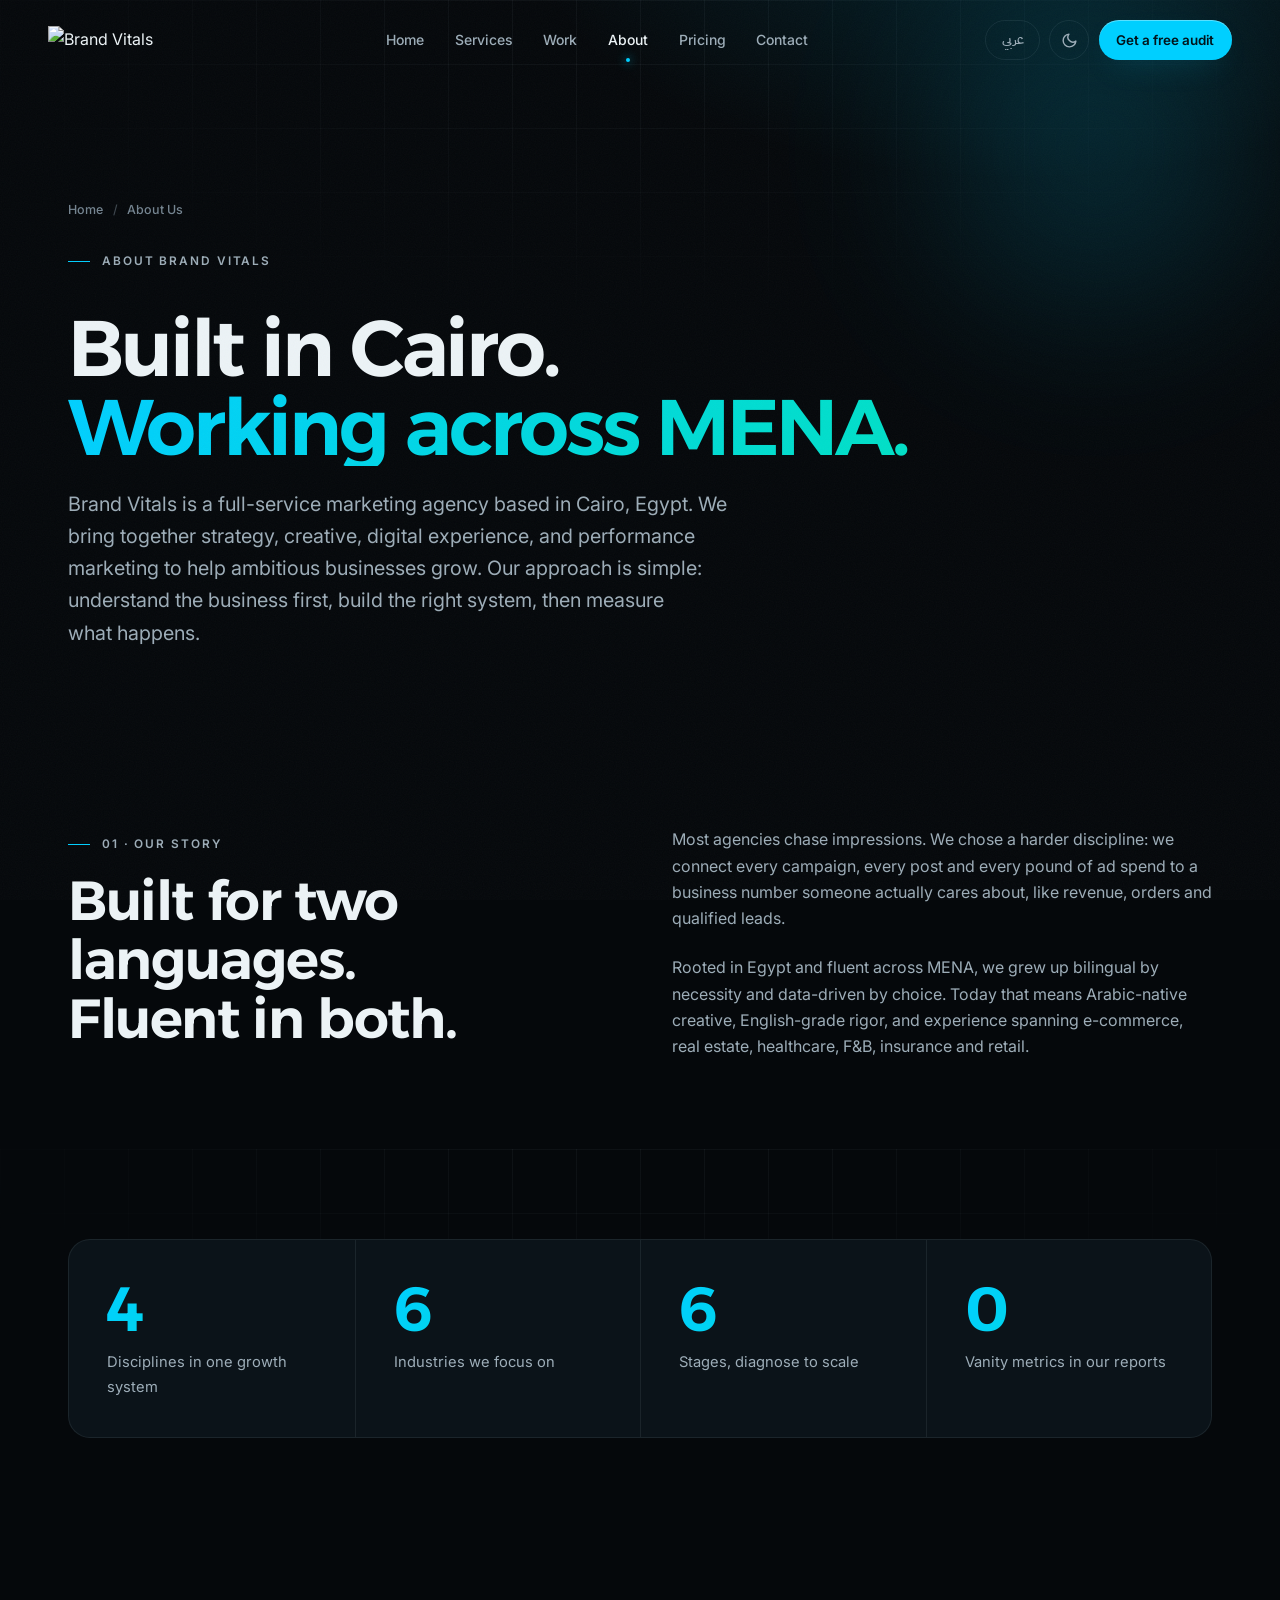
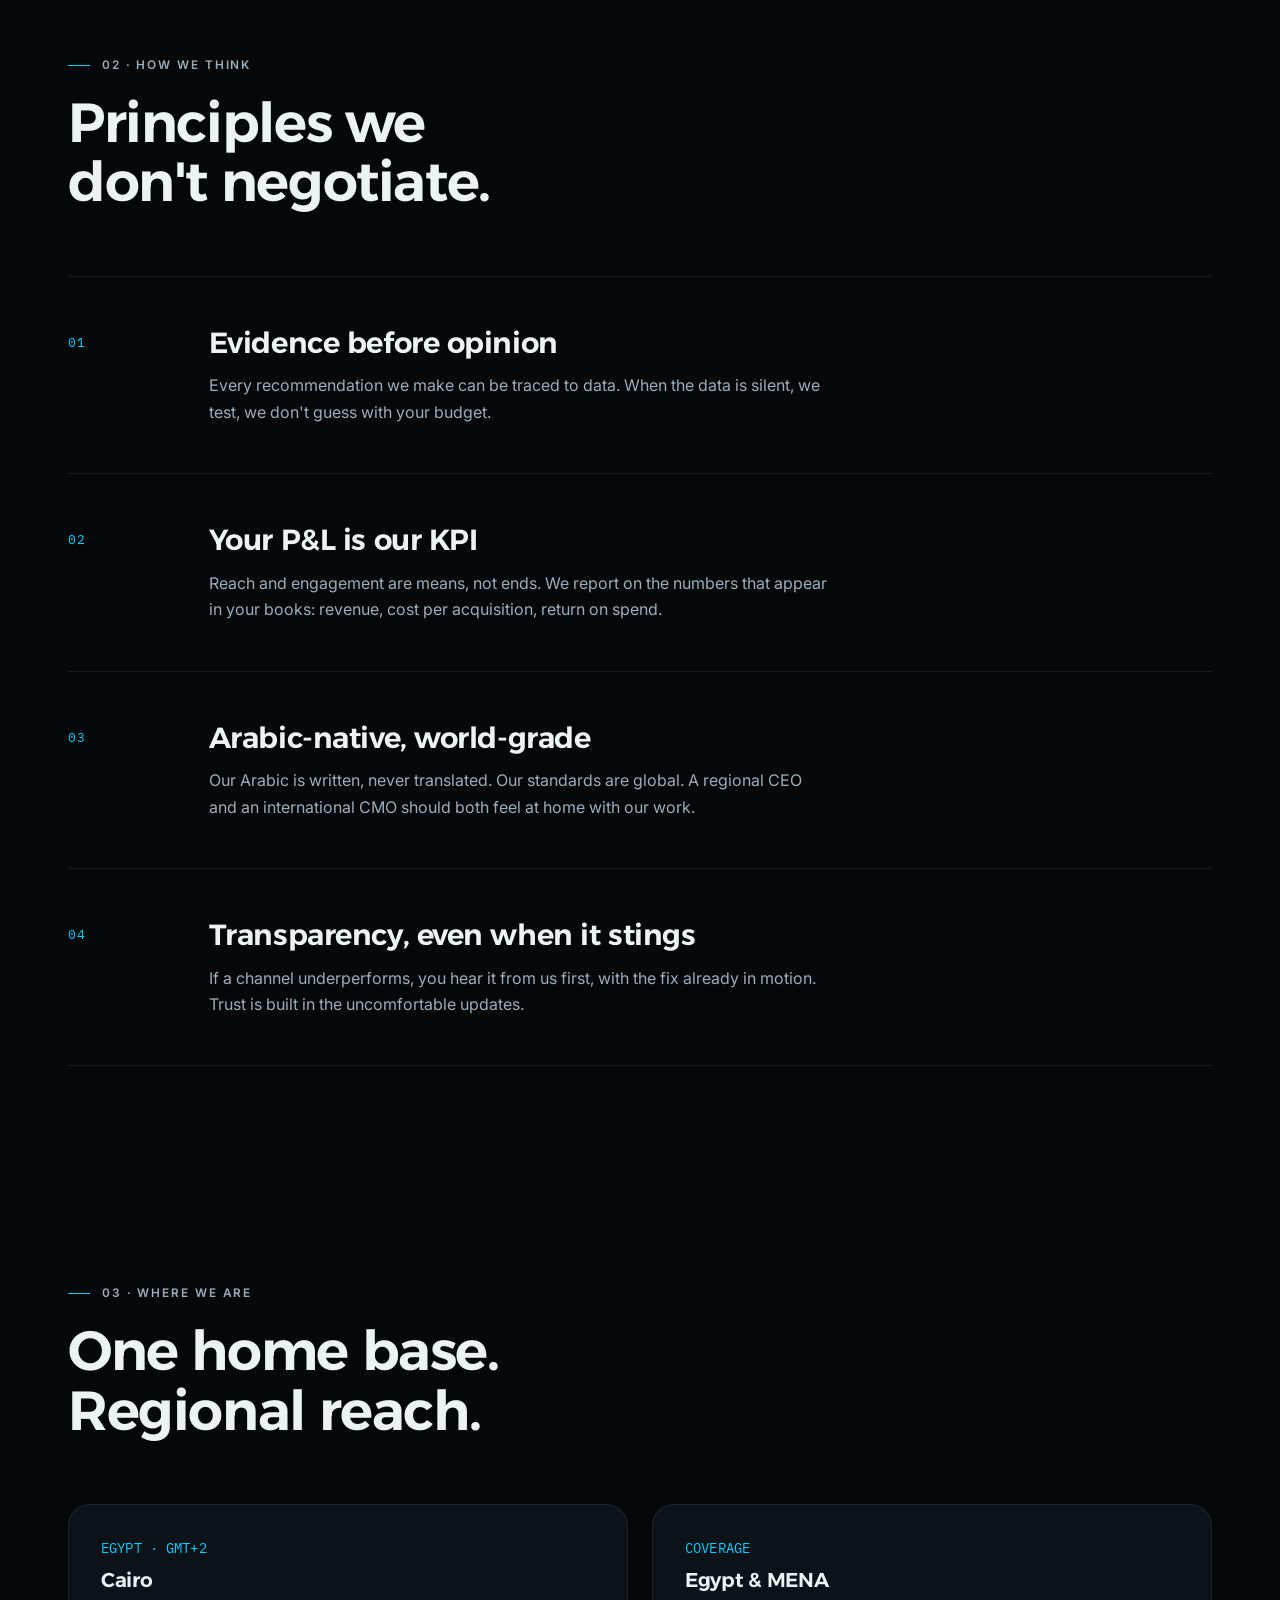
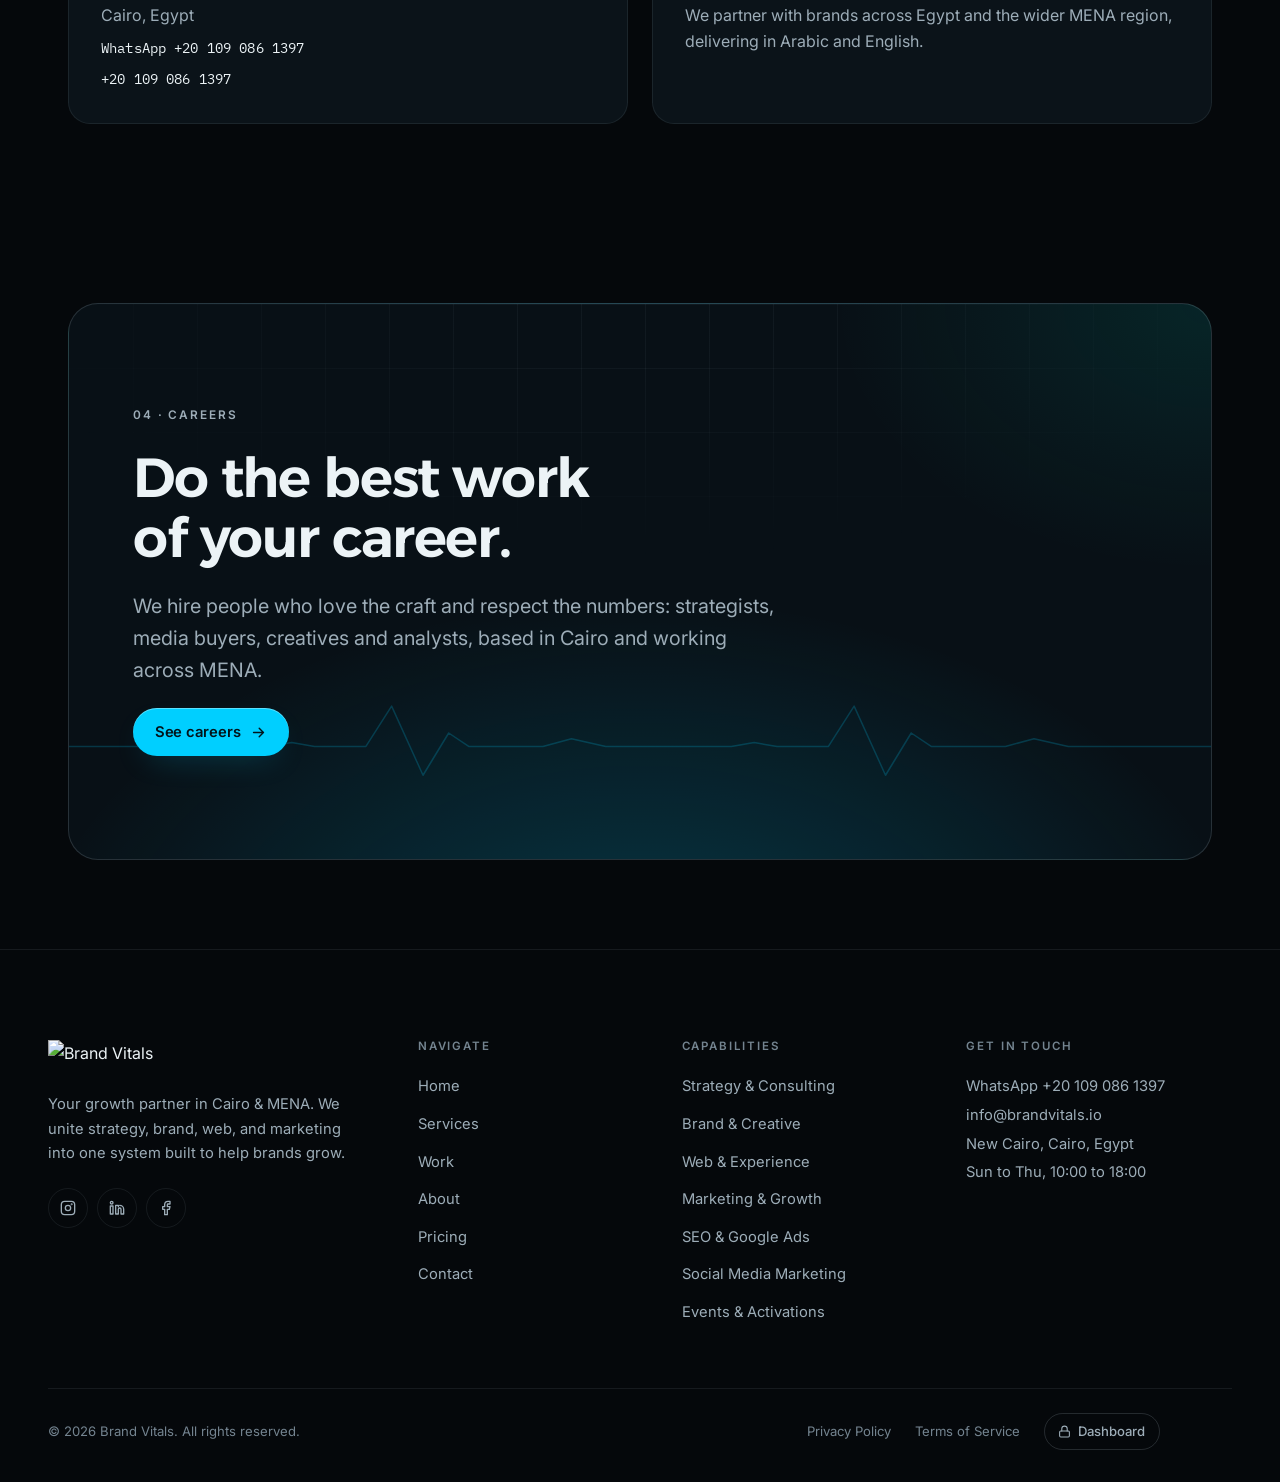
==== about.html @ 2f678dba "New monitor loader, events section, and hero/contrast fixes - Loader: full-screen vital-signs monito" ====
<!DOCTYPE html>
<html lang="en" dir="ltr" data-theme="dark"
      data-title-en="About Brand Vitals | Marketing Agency in Cairo"
      data-title-ar="عن براند فايتلز | وكالة تسويق في القاهرة">
<head>
  <meta charset="UTF-8">
  <meta name="viewport" content="width=device-width, initial-scale=1.0">
  <title>About Brand Vitals | Marketing Agency in Cairo</title>
  <meta name="description" content="Brand Vitals is a full-service marketing agency based in Cairo, Egypt, bringing together strategy, creative, digital experience, and performance marketing to help ambitious businesses grow across Egypt and MENA.">
  <link rel="canonical" href="https://brandvitals.io/about.html">
  <meta name="theme-color" content="#05080B">
  <meta name="robots" content="index, follow">
  <meta property="og:type" content="website">
  <meta property="og:site_name" content="Brand Vitals">
  <meta property="og:title" content="About Brand Vitals">
  <meta property="og:description" content="A full-service marketing agency in Cairo, Egypt. Understand the business first, build the right system, then measure what happens.">
  <meta property="og:url" content="https://brandvitals.io/about.html">
  <link rel="icon" type="image/svg+xml" href="assets/img/favicon.png">
  <script>(function(){try{var t=localStorage.getItem("oso-theme")||"dark";document.documentElement.dataset.theme=t;var l=localStorage.getItem("oso-lang")||"en";document.documentElement.lang=l;document.documentElement.dir=l==="ar"?"rtl":"ltr";}catch(e){}})();</script>
  <link rel="preconnect" href="https://fonts.googleapis.com">
  <link rel="preconnect" href="https://fonts.gstatic.com" crossorigin>
  <link href="https://fonts.googleapis.com/css2?family=Alexandria:wght@300;400;500;600;700;800&family=Inter:wght@400;500;600;700&family=IBM+Plex+Mono:wght@400;500;600&family=IBM+Plex+Sans+Arabic:wght@400;500;600;700&display=swap" rel="stylesheet">
  <link rel="stylesheet" href="assets/css/main.css">
  <script type="application/ld+json">
  {
    "@context": "https://schema.org",
    "@graph": [
      {
        "@type": "BreadcrumbList",
        "itemListElement": [
          { "@type": "ListItem", "position": 1, "name": "Home", "item": "https://brandvitals.io/" },
          { "@type": "ListItem", "position": 2, "name": "About Us", "item": "https://brandvitals.io/about.html" }
        ]
      },
      {
        "@type": "AboutPage",
        "url": "https://brandvitals.io/about.html",
        "about": { "@id": "https://brandvitals.io/#org" }
      }
    ]
  }
  </script>
</head>
<body class="noise">
  <a class="skip-link" href="#main" data-en="Skip to content" data-ar="تخطّي إلى المحتوى">Skip to content</a>
  <div class="progress" aria-hidden="true"></div>

  <header class="nav">
    <div class="nav__inner">
      <a class="nav__logo" href="index.html" aria-label="Brand Vitals, Home">
        <img class="logo-light" src="assets/img/logo-light.svg" alt="Brand Vitals" width="253" height="44">
        <img class="logo-dark" src="assets/img/logo.svg" alt="Brand Vitals" width="253" height="44">
      </a>
      <nav class="nav__links" aria-label="Primary">
        <a class="nav__link" href="index.html" data-en="Home" data-ar="الرئيسية">Home</a>
        <a class="nav__link" href="solutions.html" data-en="Services" data-ar="الخدمات">Services</a>
        <a class="nav__link" href="work.html" data-en="Work" data-ar="أعمالنا">Work</a>
        <a class="nav__link" href="about.html" data-en="About" data-ar="من نحن">About</a>
        <a class="nav__link" href="products.html" data-en="Pricing" data-ar="الأسعار">Pricing</a>
        <a class="nav__link" href="contact.html" data-en="Contact" data-ar="تواصل">Contact</a>
      </nav>
      <div class="nav__actions">
        <button class="lang-toggle" data-lang-toggle aria-label="Switch language">عربي</button>
        <button class="icon-btn theme-toggle" data-theme-toggle aria-label="Toggle color theme">
          <svg class="icon-moon" viewBox="0 0 24 24" fill="none" stroke="currentColor" stroke-width="2" stroke-linecap="round" stroke-linejoin="round"><path d="M21 12.8A9 9 0 1 1 11.2 3 7 7 0 0 0 21 12.8z"/></svg>
          <svg class="icon-sun" viewBox="0 0 24 24" fill="none" stroke="currentColor" stroke-width="2" stroke-linecap="round" stroke-linejoin="round"><circle cx="12" cy="12" r="4"/><path d="M12 2v2m0 16v2M4.9 4.9l1.4 1.4m11.4 11.4 1.4 1.4M2 12h2m16 0h2M4.9 19.1l1.4-1.4M17.7 6.3l1.4-1.4"/></svg>
        </button>
        <a class="btn btn--primary" href="contact.html" data-magnetic data-consult><span data-en="Get a free audit" data-ar="تدقيق مجاني">Get a free audit</span></a>
        <button class="nav__burger" aria-label="Open menu" aria-expanded="false"><span></span><span></span><span></span></button>
      </div>
    </div>
  </header>

  <nav class="drawer" aria-label="Mobile">
    <a class="drawer__link" href="index.html"><span class="mono">01</span><span data-en="Home" data-ar="الرئيسية">Home</span></a>
    <a class="drawer__link" href="solutions.html"><span class="mono">02</span><span data-en="Services" data-ar="الخدمات">Services</span></a>
    <a class="drawer__link" href="work.html"><span class="mono">03</span><span data-en="Work" data-ar="أعمالنا">Work</span></a>
    <a class="drawer__link" href="about.html"><span class="mono">04</span><span data-en="About" data-ar="من نحن">About</span></a>
    <a class="drawer__link" href="products.html"><span class="mono">05</span><span data-en="Pricing" data-ar="الأسعار">Pricing</span></a>
    <a class="drawer__link" href="contact.html"><span class="mono">06</span><span data-en="Contact" data-ar="تواصل">Contact</span></a>
    <div class="drawer__foot"><a class="btn btn--primary" href="contact.html" data-consult><span data-en="Get a free audit" data-ar="احصل على تدقيق مجاني">Get a free audit</span></a></div>
  </nav>

  <main id="main">

    <!-- Page hero -->
    <section class="page-hero grid-field">
      <div class="orb orb--a float-slow" style="top:-15%; inset-inline-end:-6%;" data-parallax="0.06"></div>
      <div class="container">
        <nav class="breadcrumb" aria-label="Breadcrumb">
          <a href="index.html" data-en="Home" data-ar="الرئيسية">Home</a><span class="sep">/</span><span data-en="About Us" data-ar="من نحن">About Us</span>
        </nav>
        <p class="eyebrow" data-en="About Brand Vitals" data-ar="عن براند فايتلز">About Brand Vitals</p>
        <h1 class="page-hero__title" style="margin-top:1rem">
          <span class="wr"><span style="transition-delay:.1s" data-en="Built in Cairo." data-ar="مبنيّون في القاهرة.">Built in Cairo.</span></span><br>
          <span class="wr"><span style="transition-delay:.28s" class="accent-text" data-en="Working across MENA." data-ar="نعمل عبر المنطقة.">Working across MENA.</span></span>
        </h1>
        <p class="lead" data-en="Brand Vitals is a full-service marketing agency based in Cairo, Egypt. We bring together strategy, creative, digital experience, and performance marketing to help ambitious businesses grow. Our approach is simple: understand the business first, build the right system, then measure what happens." data-ar="براند فايتلز وكالة تسويق متكاملة الخدمات مقرّها القاهرة، مصر. نجمع الاستراتيجية والإبداع والتجربة الرقمية وتسويق الأداء لمساعدة الأعمال الطموحة على النمو. منهجنا بسيط: نفهم العمل أولًا، نبني النظام الصحيح، ثم نقيس ما يحدث.">Brand Vitals is a full-service marketing agency based in Cairo, Egypt. We bring together strategy, creative, digital experience, and performance marketing to help ambitious businesses grow. Our approach is simple: understand the business first, build the right system, then measure what happens.</p>
      </div>
    </section>

    <!-- Story -->
    <section class="section section--tight">
      <div class="container">
        <div class="split split--top">
          <div data-reveal>
            <p class="eyebrow" data-en="01 · Our story" data-ar="01 · قصتنا">01 · Our story</p>
            <h2 style="margin-top:1rem" data-en="Built for two languages. Fluent in both." data-ar="بُنينا للغتين. ونتقن كلتيهما.">Built for two languages. Fluent in both.</h2>
          </div>
          <div style="display:grid; gap:1.4rem" data-reveal>
            <p style="color:var(--text-2)" data-en="Most agencies chase impressions. We chose a harder discipline: we connect every campaign, every post and every pound of ad spend to a business number someone actually cares about, like revenue, orders and qualified leads." data-ar="تلاحق معظم الوكالات الانطباعات. نحن اخترنا انضباطاً أصعب: نربط كل حملة، وكل منشور، وكل جنيهٍ من الإنفاق الإعلاني برقمٍ تجاري يهمّ فعلاً، مثل الإيراد والطلبات والعملاء المؤهلين.">Most agencies chase impressions. We chose a harder discipline: we connect every campaign, every post and every pound of ad spend to a business number someone actually cares about, like revenue, orders and qualified leads.</p>
            <p style="color:var(--text-2)" data-en="Rooted in Egypt and fluent across MENA, we grew up bilingual by necessity and data-driven by choice. Today that means Arabic-native creative, English-grade rigor, and experience spanning e-commerce, real estate, healthcare, F&amp;B, insurance and retail." data-ar="متجذّرون في مصر ونتقن التعامل عبر المنطقة، نشأنا ثنائيّي اللغة بحكم الواقع، ومدفوعين بالبيانات بمحض الاختيار. واليوم يعني ذلك إبداعاً عربياً أصيلاً، وصرامةً عالمية المستوى، وخبرةً تمتد عبر التجارة الإلكترونية والعقارات والرعاية الصحية والأغذية والتأمين والتجزئة.">Rooted in Egypt and fluent across MENA, we grew up bilingual by necessity and data-driven by choice. Today that means Arabic-native creative, English-grade rigor, and experience spanning e-commerce, real estate, healthcare, F&amp;B, insurance and retail.</p>
          </div>
        </div>
      </div>
    </section>

    <!-- Numbers -->
    <section class="section section--tight grid-field">
      <div class="container">
        <div class="stat-grid">
          <div class="stat" data-reveal><span class="stat__num"><span data-count="4">0</span></span><span class="stat__label" data-en="Disciplines in one growth system" data-ar="تخصّصات في نظام نموٍّ واحد">Disciplines in one growth system</span></div>
          <div class="stat" data-reveal style="--rd:.08s"><span class="stat__num"><span data-count="6">0</span></span><span class="stat__label" data-en="Industries we focus on" data-ar="قطاعات نركّز عليها">Industries we focus on</span></div>
          <div class="stat" data-reveal style="--rd:.16s"><span class="stat__num"><span data-count="6">0</span></span><span class="stat__label" data-en="Stages, diagnose to scale" data-ar="مراحل، من التشخيص إلى التوسّع">Stages, diagnose to scale</span></div>
          <div class="stat" data-reveal style="--rd:.24s"><span class="stat__num"><span data-count="0">0</span></span><span class="stat__label" data-en="Vanity metrics in our reports" data-ar="مقاييس شكلية في تقاريرنا">Vanity metrics in our reports</span></div>
        </div>
      </div>
    </section>

    <!-- Values -->
    <section class="section">
      <div class="container">
        <div class="section-head" data-reveal>
          <p class="eyebrow" data-en="02 · How we think" data-ar="02 · كيف نفكر">02 · How we think</p>
          <h2 data-en="Principles we don't negotiate." data-ar="مبادئ لا نساوم عليها.">Principles we don't negotiate.</h2>
        </div>
        <div>
          <div class="value-row" data-reveal>
            <span class="num">01</span>
            <div>
              <h3 data-en="Evidence before opinion" data-ar="الدليل قبل الرأي">Evidence before opinion</h3>
              <p data-en="Every recommendation we make can be traced to data. When the data is silent, we test, we don't guess with your budget." data-ar="كل توصية نقدمها يمكن تتبّعها إلى بيانات. وحين تصمت البيانات، نختبر، ولا نخمّن بميزانيتك.">Every recommendation we make can be traced to data. When the data is silent, we test, we don't guess with your budget.</p>
            </div>
          </div>
          <div class="value-row" data-reveal>
            <span class="num">02</span>
            <div>
              <h3 data-en="Your P&amp;L is our KPI" data-ar="أرباحك هي مؤشرنا">Your P&amp;L is our KPI</h3>
              <p data-en="Reach and engagement are means, not ends. We report on the numbers that appear in your books: revenue, cost per acquisition, return on spend." data-ar="الوصول والتفاعل وسيلتان، لا غايتين. نُقدّم تقارير عن الأرقام التي تظهر في دفاترك: الإيراد، وتكلفة الاستحواذ، والعائد على الإنفاق.">Reach and engagement are means, not ends. We report on the numbers that appear in your books: revenue, cost per acquisition, return on spend.</p>
            </div>
          </div>
          <div class="value-row" data-reveal>
            <span class="num">03</span>
            <div>
              <h3 data-en="Arabic-native, world-grade" data-ar="عربيّ الجذور، عالميّ المستوى">Arabic-native, world-grade</h3>
              <p data-en="Our Arabic is written, never translated. Our standards are global. A regional CEO and an international CMO should both feel at home with our work." data-ar="عربيتنا تُكتب ولا تُترجم. ومعاييرنا عالمية. يجب أن يشعر الرئيس التنفيذي الإقليمي ومدير التسويق الدولي كلاهما بالثقة نفسها في عملنا.">Our Arabic is written, never translated. Our standards are global. A regional CEO and an international CMO should both feel at home with our work.</p>
            </div>
          </div>
          <div class="value-row" data-reveal>
            <span class="num">04</span>
            <div>
              <h3 data-en="Transparency, even when it stings" data-ar="الشفافية، حتى حين تؤلم">Transparency, even when it stings</h3>
              <p data-en="If a channel underperforms, you hear it from us first, with the fix already in motion. Trust is built in the uncomfortable updates." data-ar="إذا تعثّرت قناة، تسمع ذلك منا أولاً، والحلّ قيد التنفيذ بالفعل. الثقة تُبنى في التحديثات غير المريحة.">If a channel underperforms, you hear it from us first, with the fix already in motion. Trust is built in the uncomfortable updates.</p>
            </div>
          </div>
        </div>
      </div>
    </section>

    <!-- Offices -->
    <section class="section section--tight">
      <div class="container">
        <div class="section-head" data-reveal>
          <p class="eyebrow" data-en="03 · Where we are" data-ar="03 · أين نحن">03 · Where we are</p>
          <h2 data-en="One home base. Regional reach." data-ar="مقرٌّ واحد. وحضورٌ إقليمي.">One home base. Regional reach.</h2>
        </div>
        <div class="grid-2">
          <div class="card office-card" data-reveal>
            <span class="mono" style="color:var(--accent)">EGYPT · GMT+2</span>
            <h3 data-en="Cairo" data-ar="القاهرة">Cairo</h3>
            <address data-en="Cairo, Egypt" data-ar="القاهرة، مصر">Cairo, Egypt</address>
            <p class="mono"><a href="https://wa.me/201090861397" target="_blank" rel="noopener" dir="ltr">WhatsApp +20 109 086 1397</a></p>
            <p class="mono"><a href="tel:+201090861397" dir="ltr">+20 109 086 1397</a></p>
          </div>
          <div class="card office-card" data-reveal style="--rd:.1s">
            <span class="mono" style="color:var(--accent)">COVERAGE</span>
            <h3 data-en="Egypt &amp; MENA" data-ar="مصر والمنطقة">Egypt &amp; MENA</h3>
            <address data-en="We partner with brands across Egypt and the wider MENA region, delivering in Arabic and English." data-ar="نعمل مع علامات عبر مصر ومنطقة الشرق الأوسط وشمال أفريقيا، ونُنفّذ بالعربية والإنجليزية.">We partner with brands across Egypt and the wider MENA region, delivering in Arabic and English.</address>
          </div>
        </div>
      </div>
    </section>

    <!-- Careers -->
    <section class="section section--tight">
      <div class="container">
        <div class="cta-band__card grid-field" data-reveal style="text-align:start; justify-items:start;">
          <p class="eyebrow" data-en="04 · Careers" data-ar="04 · الوظائف">04 · Careers</p>
          <h2 data-en="Do the best work of your career." data-ar="قدّم أفضل عملٍ في مسيرتك.">Do the best work of your career.</h2>
          <p class="lead" data-en="We hire people who love the craft and respect the numbers: strategists, media buyers, creatives and analysts, based in Cairo and working across MENA." data-ar="نوظّف من يعشقون الحرفة ويحترمون الأرقام: استراتيجيون ومشترو إعلانات ومبدعون ومحللون، مقرّهم القاهرة ويعملون عبر المنطقة.">We hire people who love the craft and respect the numbers: strategists, media buyers, creatives and analysts, based in Cairo and working across MENA.</p>
          <a class="btn btn--primary" href="careers.html" data-magnetic><span class="btn__label" data-en="See careers" data-ar="شاهد الوظائف">See careers</span><svg viewBox="0 0 24 24" fill="none" stroke="currentColor" stroke-width="2" stroke-linecap="round" stroke-linejoin="round"><path d="M5 12h14M13 6l6 6-6 6"/></svg></a>
        </div>
      </div>
    </section>

    <!-- Footer -->
    <footer class="footer">
    <div class="container container--wide">
      <div class="footer__grid">
        <div class="footer__brand">
          <a href="index.html" aria-label="Brand Vitals, Home">
            <img class="logo-light" src="assets/img/logo-light.svg" alt="Brand Vitals" width="253" height="44">
            <img class="logo-dark" src="assets/img/logo.svg" alt="Brand Vitals" width="253" height="44">
          </a>
          <p data-en="Your growth partner in Cairo &amp; MENA. We unite strategy, brand, web, and marketing into one system built to help brands grow." data-ar="شريك نموّك في القاهرة والمنطقة. نُوحّد الاستراتيجية والعلامة والويب والتسويق في نظام واحد مبنيّ لمساعدة العلامات على النموّ.">Your growth partner in Cairo &amp; MENA. We unite strategy, brand, web, and marketing into one system built to help brands grow.</p>
          <div class="socials">
            <a href="https://www.instagram.com/brandvitals.io" target="_blank" rel="noopener" aria-label="Instagram"><svg viewBox="0 0 24 24" fill="none" stroke="currentColor" stroke-width="2" stroke-linecap="round" stroke-linejoin="round"><rect x="2" y="2" width="20" height="20" rx="5"/><circle cx="12" cy="12" r="4"/><circle cx="17.5" cy="6.5" r=".5" fill="currentColor"/></svg></a>
            <a href="https://www.linkedin.com/company/brandvitals-io" target="_blank" rel="noopener" aria-label="LinkedIn"><svg viewBox="0 0 24 24" fill="none" stroke="currentColor" stroke-width="2" stroke-linecap="round" stroke-linejoin="round"><path d="M16 8a6 6 0 0 1 6 6v7h-4v-7a2 2 0 0 0-4 0v7h-4V8h4v2"/><rect x="2" y="9" width="4" height="12"/><circle cx="4" cy="4" r="2"/></svg></a>
            <a href="https://www.facebook.com/BrandVitals.io" target="_blank" rel="noopener" aria-label="Facebook"><svg viewBox="0 0 24 24" fill="none" stroke="currentColor" stroke-width="2" stroke-linecap="round" stroke-linejoin="round"><path d="M18 2h-3a5 5 0 0 0-5 5v3H7v4h3v8h4v-8h3l1-4h-4V7a1 1 0 0 1 1-1h3z"/></svg></a>
          </div>
        </div>
        <div class="footer__col">
          <h4 data-en="Navigate" data-ar="تصفّح">Navigate</h4>
          <ul>
            <li><a href="index.html" data-en="Home" data-ar="الرئيسية">Home</a></li>
            <li><a href="solutions.html" data-en="Services" data-ar="الخدمات">Services</a></li>
            <li><a href="work.html" data-en="Work" data-ar="أعمالنا">Work</a></li>
            <li><a href="about.html" data-en="About" data-ar="من نحن">About</a></li>
            <li><a href="products.html" data-en="Pricing" data-ar="الأسعار">Pricing</a></li>
            <li><a href="contact.html" data-en="Contact" data-ar="تواصل">Contact</a></li>
          </ul>
        </div>
        <div class="footer__col">
          <h4 data-en="Capabilities" data-ar="قدراتنا">Capabilities</h4>
          <ul>
            <li><a href="solutions.html" data-en="Strategy &amp; Consulting" data-ar="الاستراتيجية والاستشارات">Strategy &amp; Consulting</a></li>
            <li><a href="solutions.html" data-en="Brand &amp; Creative" data-ar="العلامة والإبداع">Brand &amp; Creative</a></li>
            <li><a href="solutions.html" data-en="Web &amp; Experience" data-ar="الويب والتجربة">Web &amp; Experience</a></li>
            <li><a href="solutions.html" data-en="Marketing &amp; Growth" data-ar="التسويق والنموّ">Marketing &amp; Growth</a></li>
            <li><a href="solutions.html" data-en="SEO &amp; Google Ads" data-ar="السيو وإعلانات جوجل">SEO &amp; Google Ads</a></li>
            <li><a href="solutions.html" data-en="Social Media Marketing" data-ar="تسويق وسائل التواصل">Social Media Marketing</a></li>
            <li><a href="index.html#events" data-en="Events &amp; Activations" data-ar="الفعاليات والتفعيلات">Events &amp; Activations</a></li>
          </ul>
        </div>
        <div class="footer__col">
          <h4 data-en="Get in touch" data-ar="تواصل معنا">Get in touch</h4>
          <address>
            <a href="https://wa.me/201090861397" target="_blank" rel="noopener" dir="ltr">WhatsApp +20 109 086 1397</a><br>
            <a href="mailto:info@brandvitals.io" dir="ltr">info@brandvitals.io</a><br>
            <span data-en="New Cairo, Cairo, Egypt" data-ar="القاهرة الجديدة، القاهرة، مصر">New Cairo, Cairo, Egypt</span><br>
            <span data-en="Sun to Thu, 10:00 to 18:00" data-ar="الأحد إلى الخميس، 10:00 إلى 18:00">Sun to Thu, 10:00 to 18:00</span>
          </address>
        </div>
      </div>
      <div class="footer__bar">
        <span>© <span data-year>2025</span> Brand Vitals. <span data-en="All rights reserved." data-ar="جميع الحقوق محفوظة.">All rights reserved.</span></span>
        <div class="legal">
          <a href="privacy.html" data-en="Privacy Policy" data-ar="سياسة الخصوصية">Privacy Policy</a>
          <a href="privacy.html#terms" data-en="Terms of Service" data-ar="شروط الخدمة">Terms of Service</a>
          <a class="footer__dash" href="dashboard.html" rel="nofollow"><svg viewBox="0 0 24 24" fill="none" stroke="currentColor" stroke-width="2" stroke-linecap="round" stroke-linejoin="round" aria-hidden="true"><rect x="3" y="11" width="18" height="11" rx="2"/><path d="M7 11V7a5 5 0 0 1 10 0v4"/></svg><span data-en="Dashboard" data-ar="لوحة التحكم">Dashboard</span></a>
        </div>
      </div>
    </div>
  </footer>

  </main>

  <button class="to-top" aria-label="Back to top"><svg viewBox="0 0 24 24" fill="none" stroke="currentColor" stroke-width="2.5" stroke-linecap="round" stroke-linejoin="round"><path d="M12 19V5M5 12l7-7 7 7"/></svg></button>
  <script src="assets/js/main.js" defer></script>
</body>
</html>
---- assets/css/main.css ----
/* ==========================================================================
   BRAND VITALS · Design System v3 · "Vital Signs"
   Editorial dark interface. Near-black canvas, hairline structure,
   cyan to teal accent used sparingly, ECG pulse as the signature motif.
   ========================================================================== */

/* --------------------------------------------------------------------------
   1. TOKENS
   The palette and font blocks between the @cms markers are edited from the
   site dashboard (dashboard.html > Design). Every other color in this file
   is derived from them, so changing a value here re-themes the whole site.
   -------------------------------------------------------------------------- */
:root {
  /* @cms-palette-start */
  --d-bg: #05080B;
  --d-bg-2: #081016;
  --d-surface: #0B1319;
  --d-surface-2: #101B23;
  --d-text: #ECF3F6;
  --d-text-2: #9DADB8;
  --d-text-3: #748490;
  --d-line: #D6ECF5;
  --d-accent: #00CFFF;
  --d-accent-2: #00E0C6;
  --d-accent-ink: #02141B;
  --l-bg: #F5F7F9;
  --l-bg-2: #ECF0F3;
  --l-surface: #FFFFFF;
  --l-surface-2: #F2F5F7;
  --l-text: #07131B;
  --l-text-2: #475864;
  --l-text-3: #5E6D77;
  --l-line: #081822;
  --l-accent: #007299;
  --l-accent-2: #007A6A;
  --l-accent-ink: #FFFFFF;
  --danger: #FF7A85;
  /* @cms-palette-end */

  /* @cms-fonts-start */
  --font-display: "Alexandria", "IBM Plex Sans Arabic", system-ui, sans-serif;
  --font-body: "Inter", "IBM Plex Sans Arabic", system-ui, -apple-system, "Segoe UI", sans-serif;
  --font-ar: "IBM Plex Sans Arabic", "Alexandria", system-ui, sans-serif;
  /* @cms-fonts-end */
  --font-mono: "IBM Plex Mono", ui-monospace, "SFMono-Regular", Menlo, monospace;
  /* ECG trace shape, used as a mask so it always takes the accent color */
  --ecg-mask: url("data:image/svg+xml,%3Csvg xmlns='http://www.w3.org/2000/svg' viewBox='0 0 400 100' preserveAspectRatio='none'%3E%3Cpath d='M0 64 H70 L78 60 L86 64 H104 L113 22 L124 94 L133 50 L140 64 H166 L176 56 L188 64 H232 L240 60 L248 64 H266 L275 22 L286 94 L295 50 L302 64 H328 L338 56 L350 64 H400' fill='none' stroke='black' stroke-width='1.5' vector-effect='non-scaling-stroke' stroke-linejoin='round'/%3E%3C/svg%3E");
  --fs-hero: clamp(3rem, 1.3rem + 6.2vw, 7rem);
  --fs-h1: clamp(2.6rem, 1.4rem + 4.4vw, 5.4rem);
  --fs-h2: clamp(2rem, 1.2rem + 2.8vw, 3.7rem);
  --fs-h3: clamp(1.2rem, 1rem + 0.6vw, 1.5rem);
  --fs-lead: clamp(1.05rem, 0.98rem + 0.35vw, 1.24rem);
  --fs-body: 1rem;

  /* Space & shape */
  --gutter: clamp(1.25rem, 4vw, 3rem);
  --container: 1240px;
  --container-wide: 1440px;
  --section-y: clamp(5.5rem, 10vw, 9.5rem);
  --section-y-tight: clamp(4rem, 7vw, 6.5rem);
  --r-sm: 10px;
  --r-md: 14px;
  --r-lg: 22px;
  --r-xl: 30px;
  --r-pill: 999px;

  /* Motion & layers */
  --ease-out: cubic-bezier(0.16, 1, 0.3, 1);
  --ease-inout: cubic-bezier(0.65, 0, 0.35, 1);
  --z-nav: 100;
  --z-drawer: 95;
  --z-modal: 200;
  --z-loader: 300;
}

/* Theme mapping. Dark is the default; the monitor, CTA band and loader
   stay dark in both themes, so they re-map to the dark palette. */
:root,
.monitor,
.cta-band__card,
.loader {
  --bg: var(--d-bg);
  --bg-2: var(--d-bg-2);
  --surface: var(--d-surface);
  --surface-2: var(--d-surface-2);
  --text: var(--d-text);
  --text-2: var(--d-text-2);
  --text-3: var(--d-text-3);
  --line: color-mix(in srgb, var(--d-line) 8%, transparent);
  --line-strong: color-mix(in srgb, var(--d-line) 15%, transparent);
  --grid-line: color-mix(in srgb, var(--d-line) 4.5%, transparent);
  --accent: var(--d-accent);
  --accent-2: var(--d-accent-2);
  --accent-ink: var(--d-accent-ink);
  --shadow-card: 0 30px 60px -32px rgba(0, 0, 0, 0.75);
}

[data-theme="light"] {
  --bg: var(--l-bg);
  --bg-2: var(--l-bg-2);
  --surface: var(--l-surface);
  --surface-2: var(--l-surface-2);
  --text: var(--l-text);
  --text-2: var(--l-text-2);
  --text-3: var(--l-text-3);
  --line: color-mix(in srgb, var(--l-line) 9%, transparent);
  --line-strong: color-mix(in srgb, var(--l-line) 17%, transparent);
  --grid-line: color-mix(in srgb, var(--l-line) 5%, transparent);
  --accent: var(--l-accent);
  --accent-2: var(--l-accent-2);
  --accent-ink: var(--l-accent-ink);
  --shadow-card: 0 24px 48px -28px rgba(8, 24, 34, 0.25);
}

/* Derived tokens, recomputed on every element that re-maps the palette */
:root,
[data-theme="light"],
.monitor,
.cta-band__card,
.loader {
  --accent-soft: color-mix(in srgb, var(--accent) 10%, transparent);
  --glow: color-mix(in srgb, var(--accent) 28%, transparent);
  --grad: linear-gradient(115deg, var(--accent) 0%, var(--accent-2) 100%);
  --nav-bg: color-mix(in srgb, var(--bg) 78%, transparent);
}
.monitor,
.cta-band__card,
.loader { color: var(--text); }

/* --------------------------------------------------------------------------
   2. BASE
   -------------------------------------------------------------------------- */
*, *::before, *::after { box-sizing: border-box; }
* { margin: 0; padding: 0; }
[hidden] { display: none !important; }
html { -webkit-text-size-adjust: 100%; scroll-behavior: smooth; }
body {
  font-family: var(--font-body);
  font-size: var(--fs-body);
  line-height: 1.65;
  color: var(--text);
  background: var(--bg);
  -webkit-font-smoothing: antialiased;
  -moz-osx-font-smoothing: grayscale;
  text-rendering: optimizeLegibility;
  overflow-x: hidden;
}
[dir="rtl"] body { font-family: var(--font-ar); }
img, svg, video { display: block; max-width: 100%; }
img { height: auto; }
a { color: inherit; text-decoration: none; }
button { font: inherit; color: inherit; background: none; border: 0; cursor: pointer; }
input, select, textarea { font: inherit; color: inherit; }
ul, ol { list-style: none; }
address { font-style: normal; }
strong { font-weight: 600; color: var(--text); }
::selection { background: var(--accent); color: var(--accent-ink); }
:focus-visible { outline: 2px solid var(--accent); outline-offset: 3px; border-radius: 6px; }

h1, h2, h3, h4 {
  font-family: var(--font-display);
  font-weight: 600;
  line-height: 1.08;
  letter-spacing: -0.025em;
  color: var(--text);
  text-wrap: balance;
}
h1 { font-size: var(--fs-h1); }
h2 { font-size: var(--fs-h2); }
h3 { font-size: var(--fs-h3); line-height: 1.25; letter-spacing: -0.015em; }
h4 { font-size: 1.05rem; }
p { text-wrap: pretty; }
[dir="rtl"] h1, [dir="rtl"] h2, [dir="rtl"] h3, [dir="rtl"] h4 { letter-spacing: 0; line-height: 1.3; }

/* --------------------------------------------------------------------------
   3. MOTION PRIMITIVES (kept early so component hovers win later)
   -------------------------------------------------------------------------- */
[data-reveal] { opacity: 0; }
[data-reveal].is-inview {
  opacity: 1;
  animation: reveal 0.95s var(--ease-out) var(--rd, 0s) backwards;
}
@keyframes reveal {
  from { opacity: 0; transform: translateY(24px); }
  to { opacity: 1; transform: translateY(0); }
}

/* Word reveal (hero/page titles), released when <body> gets .is-loaded */
.wr { display: inline-block; overflow: hidden; vertical-align: bottom; padding: 0 0.06em 0.32em; margin: 0 -0.06em -0.32em; }
.wr > span { display: inline-block; transform: translateY(110%); transition: transform 1.05s var(--ease-out); }
.is-loaded .wr > span { transform: none; }

@keyframes spin { to { transform: rotate(360deg); } }

/* --------------------------------------------------------------------------
   4. LAYOUT
   -------------------------------------------------------------------------- */
.container { width: 100%; max-width: var(--container); margin-inline: auto; padding-inline: var(--gutter); }
.container--wide { max-width: var(--container-wide); }

.section { position: relative; padding-block: var(--section-y); }
.section--tight { padding-block: var(--section-y-tight); }
.section--flush-top { padding-top: 0; }
.band-light { background: var(--bg-2); border-block: 1px solid var(--line); }

.grid-2 { display: grid; grid-template-columns: repeat(2, minmax(0, 1fr)); gap: clamp(1rem, 2vw, 1.5rem); }
.grid-3 { display: grid; grid-template-columns: repeat(3, minmax(0, 1fr)); gap: clamp(1rem, 2vw, 1.5rem); }

.split { display: grid; grid-template-columns: repeat(2, minmax(0, 1fr)); gap: clamp(2rem, 5vw, 5rem); align-items: center; }
.split--top { align-items: start; }

/* Atmosphere */
.grid-field { position: relative; isolation: isolate; }
.grid-field::before {
  content: ""; position: absolute; inset: 0; z-index: -1; pointer-events: none;
  background-image:
    linear-gradient(var(--grid-line) 1px, transparent 1px),
    linear-gradient(90deg, var(--grid-line) 1px, transparent 1px);
  background-size: 64px 64px;
  -webkit-mask-image: radial-gradient(ellipse 75% 60% at 50% 0%, #000 15%, transparent 78%);
  mask-image: radial-gradient(ellipse 75% 60% at 50% 0%, #000 15%, transparent 78%);
}

.orb { position: absolute; z-index: -1; border-radius: 50%; pointer-events: none; filter: blur(70px); opacity: 0.6; }
.orb--a { width: 520px; height: 520px; background: radial-gradient(circle, color-mix(in srgb, var(--accent) 32%, transparent), transparent 66%); }
.orb--b { width: 600px; height: 600px; background: radial-gradient(circle, color-mix(in srgb, var(--accent-2) 24%, transparent), transparent 66%); }
[data-theme="light"] .orb { opacity: 0.35; }
.float-slow { animation: breathe 14s ease-in-out infinite alternate; }
.float-slower { animation: breathe 20s ease-in-out infinite alternate-reverse; }
@keyframes breathe { from { scale: 1; } to { scale: 1.14; } }

.aurora {
  position: absolute; inset: 0; z-index: -1; pointer-events: none;
  background:
    radial-gradient(55% 55% at 80% 28%, color-mix(in srgb, var(--accent) 14%, transparent), transparent 70%),
    radial-gradient(45% 45% at 8% 92%, color-mix(in srgb, var(--accent-2) 9%, transparent), transparent 70%);
}

.noise::after {
  content: ""; position: fixed; inset: 0; z-index: 1; pointer-events: none; opacity: 0.035;
  background-image: url("data:image/svg+xml,%3Csvg xmlns='http://www.w3.org/2000/svg' width='160' height='160'%3E%3Cfilter id='n'%3E%3CfeTurbulence type='fractalNoise' baseFrequency='0.85' numOctaves='3' stitchTiles='stitch'/%3E%3C/filter%3E%3Crect width='100%25' height='100%25' filter='url(%23n)'/%3E%3C/svg%3E");
}
[data-theme="light"] .noise::after { opacity: 0.025; }

/* The custom cursor is retired in this design */
.cursor, .cursor-ring { display: none !important; }

/* --------------------------------------------------------------------------
   5. TYPOGRAPHY UTILITIES
   -------------------------------------------------------------------------- */
.eyebrow {
  display: inline-flex; align-items: center; gap: 0.75rem;
  font-family: var(--font-body); font-size: 0.74rem; font-weight: 600;
  letter-spacing: 0.16em; text-transform: uppercase; color: var(--text-2);
}
.eyebrow::before { content: ""; width: 22px; height: 1px; background: var(--accent); flex: none; }
.eyebrow.mono { font-family: var(--font-body); }
.eyebrow--bare::before,
.section-head--center .eyebrow::before,
.cta-band__card .eyebrow::before { display: none; }
[dir="rtl"] .eyebrow { letter-spacing: 0; }

.lead { font-size: var(--fs-lead); line-height: 1.62; color: var(--text-2); max-width: 60ch; }
.micro { font-size: 0.82rem; color: var(--text-3); }
.mono { font-family: var(--font-mono); font-size: 0.86em; letter-spacing: 0.01em; }
.accent-text { background: var(--grad); -webkit-background-clip: text; background-clip: text; color: transparent; }
.shimmer {
  background: linear-gradient(100deg, var(--accent) 20%, color-mix(in srgb, var(--accent-2) 42%, white) 45%, var(--accent-2) 72%);
  background-size: 230% 100%;
  -webkit-background-clip: text; background-clip: text; color: transparent;
  animation: shimmer 7s var(--ease-inout) infinite;
  /* The gradient only paints inside the box, so extend it past descenders (g, y, و)
     and side overhangs; the negative margins keep the layout unchanged. */
  padding: 0.08em 0.06em 0.26em;
  margin: -0.08em -0.06em -0.26em;
}
[data-theme="light"] .shimmer { background-image: linear-gradient(100deg, var(--accent) 20%, color-mix(in srgb, var(--accent) 50%, var(--accent-2)) 45%, var(--accent-2) 72%); }
@keyframes shimmer { 0%, 100% { background-position: 100% 0; } 50% { background-position: 0 0; } }
.divider { display: block; width: 48px; height: 1px; background: var(--accent); }

/* Section heads */
.section-head { display: grid; gap: 1.1rem; justify-items: start; max-width: 52rem; margin-bottom: clamp(2.75rem, 5vw, 4.25rem); }
.section-head h2 { max-width: 20ch; }
.section-head .lead { margin-top: 0.2rem; }
.section-head--split { max-width: none; display: flex; align-items: flex-end; justify-content: space-between; gap: 2rem; flex-wrap: wrap; }
.section-head--split > div { display: grid; gap: 1.1rem; justify-items: start; }
.section-head--center { margin-inline: auto; text-align: center; justify-items: center; }
.section-head--center h2 { max-width: 22ch; }

/* --------------------------------------------------------------------------
   6. BUTTONS
   -------------------------------------------------------------------------- */
.btn {
  position: relative; display: inline-flex; align-items: center; justify-content: center; gap: 0.6rem;
  height: 48px; padding-inline: 1.35rem; border-radius: var(--r-pill);
  font-family: var(--font-body); font-size: 0.925rem; font-weight: 600; letter-spacing: -0.005em;
  white-space: nowrap; overflow: hidden; isolation: isolate;
  transition: background-color 0.3s, border-color 0.3s, color 0.3s, box-shadow 0.4s;
}
.btn svg { width: 17px; height: 17px; flex: none; transition: transform 0.4s var(--ease-out); }
.btn:hover svg { transform: translateX(3px); }
[dir="rtl"] .btn svg { transform: scaleX(-1); }
[dir="rtl"] .btn:hover svg { transform: scaleX(-1) translateX(3px); }
.btn--primary {
  background: var(--accent); color: var(--accent-ink);
  box-shadow: 0 12px 32px -14px var(--glow), inset 0 1px 0 rgba(255, 255, 255, 0.35);
}
.btn--primary:hover { background: color-mix(in srgb, var(--accent) 84%, white); box-shadow: 0 16px 40px -14px var(--glow), inset 0 1px 0 rgba(255, 255, 255, 0.4); }
.btn--ghost { border: 1px solid var(--line-strong); color: var(--text); background: transparent; }
.btn--ghost:hover { border-color: color-mix(in srgb, var(--accent) 55%, transparent); background: var(--accent-soft); }
.btn--lg { height: 56px; padding-inline: 1.75rem; font-size: 1rem; }
.btn-row { display: flex; flex-wrap: wrap; gap: 0.75rem; align-items: center; }
.btn .spinner { display: none; width: 18px; height: 18px; border-radius: 50%; border: 2px solid currentColor; border-right-color: transparent; animation: spin 0.7s linear infinite; }
.btn.is-loading .spinner { display: inline-block; }
.btn.is-loading .btn__label { opacity: 0.7; }
.btn--text { display: inline-flex; align-items: center; gap: 0.45rem; font-weight: 600; font-size: 0.92rem; color: var(--accent); }
.btn--text svg { width: 16px; height: 16px; transition: transform 0.35s var(--ease-out); }
.btn--text:hover svg { transform: translateX(4px); }
[dir="rtl"] .btn--text svg { transform: scaleX(-1); }
.ripple { position: absolute; z-index: -1; border-radius: 50%; background: rgba(255, 255, 255, 0.35); transform: scale(0); pointer-events: none; animation: ripple 0.6s var(--ease-out) forwards; }
@keyframes ripple { to { transform: scale(2.6); opacity: 0; } }

/* --------------------------------------------------------------------------
   7. CHROME: skip link, progress, nav, drawer, back-to-top
   -------------------------------------------------------------------------- */
.skip-link { position: fixed; top: -100px; inset-inline-start: 1rem; z-index: 999; padding: 0.7rem 1rem; border-radius: var(--r-sm); background: var(--accent); color: var(--accent-ink); font-weight: 600; }
.skip-link:focus { top: 1rem; }

.progress { position: fixed; top: 0; inset-inline: 0; z-index: calc(var(--z-nav) + 1); height: 2px; background: var(--grad); transform: scaleX(0); transform-origin: left center; pointer-events: none; }
[dir="rtl"] .progress { transform-origin: right center; }

.nav {
  position: fixed; top: 0; inset-inline: 0; z-index: var(--z-nav);
  border-bottom: 1px solid transparent;
  transition: background-color 0.4s, border-color 0.4s;
}
.nav.is-scrolled {
  background: var(--nav-bg);
  -webkit-backdrop-filter: saturate(160%) blur(18px); backdrop-filter: saturate(160%) blur(18px);
  border-bottom-color: var(--line);
}
.nav__inner {
  max-width: var(--container-wide); margin-inline: auto; padding-inline: var(--gutter);
  height: 80px; display: flex; align-items: center; justify-content: space-between; gap: 2rem;
  transition: height 0.4s var(--ease-out);
}
.nav.is-scrolled .nav__inner { height: 66px; }
.nav__logo { display: inline-flex; flex: none; }
.nav__logo img { height: 28px; width: auto; }
.logo-dark { display: none; }
[data-theme="light"] .logo-dark { display: block; }
[data-theme="light"] .logo-light { display: none; }

.nav__links { display: flex; align-items: center; gap: clamp(1.4rem, 2.4vw, 2.4rem); }
.nav__link { position: relative; font-size: 0.875rem; font-weight: 500; color: var(--text-2); padding-block: 0.4rem; transition: color 0.25s; }
.nav__link:hover, .nav__link.is-active { color: var(--text); }
.nav__link.is-active::after {
  content: ""; position: absolute; inset-inline: 0; bottom: -4px; margin-inline: auto;
  width: 4px; height: 4px; border-radius: 50%; background: var(--accent); box-shadow: 0 0 10px var(--accent);
}
.nav__actions { display: flex; align-items: center; gap: 0.6rem; }
.nav__actions .btn { height: 40px; padding-inline: 1.1rem; font-size: 0.84rem; }
.icon-btn {
  width: 40px; height: 40px; border-radius: 50%; display: inline-grid; place-items: center;
  border: 1px solid var(--line); color: var(--text-2);
  transition: color 0.25s, border-color 0.25s, background-color 0.25s;
}
.icon-btn:hover { color: var(--text); border-color: var(--line-strong); background: var(--accent-soft); }
.icon-btn svg { width: 17px; height: 17px; }
.theme-toggle .icon-sun { display: none; }
[data-theme="light"] .theme-toggle .icon-sun { display: block; }
[data-theme="light"] .theme-toggle .icon-moon { display: none; }
.lang-toggle {
  height: 40px; padding-inline: 0.95rem; border-radius: var(--r-pill); border: 1px solid var(--line);
  font-size: 0.82rem; font-weight: 600; color: var(--text-2); transition: color 0.25s, border-color 0.25s;
}
.lang-toggle:hover { color: var(--text); border-color: var(--line-strong); }

.nav__burger { display: none; position: relative; width: 42px; height: 42px; border-radius: 50%; border: 1px solid var(--line); }
.nav__burger span { position: absolute; inset-inline-start: 12px; width: 18px; height: 1.5px; border-radius: 2px; background: var(--text); transition: transform 0.4s var(--ease-out), opacity 0.3s, top 0.4s var(--ease-out); }
.nav__burger span:nth-child(1) { top: 15px; }
.nav__burger span:nth-child(2) { top: 20px; }
.nav__burger span:nth-child(3) { top: 25px; }
.nav__burger.is-open span:nth-child(1) { top: 20px; transform: rotate(45deg); }
.nav__burger.is-open span:nth-child(2) { opacity: 0; }
.nav__burger.is-open span:nth-child(3) { top: 20px; transform: rotate(-45deg); }

.drawer {
  position: fixed; inset: 0; z-index: var(--z-drawer); background: var(--bg);
  display: flex; flex-direction: column; justify-content: center; gap: 0.15rem;
  padding: 6rem var(--gutter) 2.5rem; opacity: 0; visibility: hidden;
  transition: opacity 0.45s var(--ease-out), visibility 0.45s;
}
.drawer.is-open { opacity: 1; visibility: visible; }
.drawer__link {
  display: flex; align-items: baseline; gap: 1.1rem; padding-block: 0.6rem; border-bottom: 1px solid var(--line);
  font-family: var(--font-display); font-weight: 600; font-size: clamp(1.8rem, 7vw, 2.6rem); letter-spacing: -0.02em;
  color: var(--text); opacity: 0; transform: translateY(12px);
  transition: transform 0.6s var(--ease-out), opacity 0.6s, color 0.25s;
}
.drawer.is-open .drawer__link { opacity: 1; transform: none; }
.drawer.is-open .drawer__link:nth-child(2) { transition-delay: 0.04s; }
.drawer.is-open .drawer__link:nth-child(3) { transition-delay: 0.08s; }
.drawer.is-open .drawer__link:nth-child(4) { transition-delay: 0.12s; }
.drawer.is-open .drawer__link:nth-child(5) { transition-delay: 0.16s; }
.drawer.is-open .drawer__link:nth-child(6) { transition-delay: 0.2s; }
.drawer__link .mono { font-size: 0.8rem; color: var(--accent); letter-spacing: 0.06em; }
.drawer__link:hover, .drawer__link.is-active { color: var(--accent); }
.drawer__foot { margin-top: 2rem; }
.drawer__foot .btn { width: 100%; height: 56px; }

.to-top {
  position: fixed; bottom: 1.5rem; inset-inline-end: 1.5rem; z-index: 90;
  width: 46px; height: 46px; border-radius: 50%; display: grid; place-items: center;
  border: 1px solid var(--line-strong); color: var(--text-2);
  background: color-mix(in srgb, var(--surface) 85%, transparent);
  -webkit-backdrop-filter: blur(10px); backdrop-filter: blur(10px);
  opacity: 0; visibility: hidden; transform: translateY(12px);
  transition: opacity 0.4s var(--ease-out), visibility 0.4s, transform 0.4s var(--ease-out), background-color 0.25s, color 0.25s, border-color 0.25s;
}
.to-top.is-visible { opacity: 1; visibility: visible; transform: none; }
.to-top:hover { color: var(--accent-ink); background: var(--accent); border-color: var(--accent); }
.to-top svg { width: 16px; height: 16px; }

/* --------------------------------------------------------------------------
   8. LOADER
   -------------------------------------------------------------------------- */
/* A full-screen vital-signs monitor. The ECG trace sweeps across with a bright
   beam head (--ld), flatlines into one glowing line (.is-flat), and the two
   lids split open along that line to reveal the page (.is-done). */
.loader { position: fixed; inset: 0; z-index: var(--z-loader); overflow: hidden; --ld: 1.6s; }
.loader--quick { --ld: 0.7s; }
.loader.is-done { pointer-events: none; visibility: hidden; transition: visibility 0s linear 1.15s; }

.loader__lid {
  position: absolute; left: 0; right: 0; height: 50.2%;
  background-color: var(--bg);
  background-image:
    linear-gradient(var(--grid-line) 1px, transparent 1px),
    linear-gradient(90deg, var(--grid-line) 1px, transparent 1px);
  background-size: 56px 56px;
  transition: transform 1s var(--ease-inout);
}
.loader__lid--top { top: 0; background-position: center bottom; }
.loader__lid--bottom { bottom: 0; background-position: center top; }
/* Soft glow on the seam where the lids meet */
.loader__lid::after { content: ""; position: absolute; left: 0; right: 0; height: 45%; pointer-events: none; }
.loader__lid--top::after { bottom: 0; background: radial-gradient(60% 100% at 50% 100%, color-mix(in srgb, var(--accent) 10%, transparent), transparent 70%); }
.loader__lid--bottom::after { top: 0; background: radial-gradient(60% 100% at 50% 0%, color-mix(in srgb, var(--accent-2) 8%, transparent), transparent 70%); }
.loader.is-done .loader__lid--top { transform: translateY(-101%); }
.loader.is-done .loader__lid--bottom { transform: translateY(101%); }

/* ECG band: the path baseline (y 140 of 240) sits exactly on the seam */
.loader__ecg {
  position: absolute; left: 0; top: 50%; z-index: 2; width: 100%; height: clamp(150px, 26vh, 230px);
  transform: translateY(-58.333%); overflow: visible; transition: opacity 0.25s;
}
.loader__ecg--narrow { display: none; }
.loader__ecg path { fill: none; stroke-linecap: round; stroke-linejoin: round; vector-effect: non-scaling-stroke; }
.loader__ecg-track { stroke: var(--line-strong); stroke-width: 1.4; }
.loader__ecg-line {
  stroke: url(#loaderGrad); stroke-width: 2.6; stroke-dasharray: 1000; stroke-dashoffset: 1000;
  filter: drop-shadow(0 0 6px color-mix(in srgb, var(--accent) 70%, transparent));
  animation: ecgDraw var(--ld) cubic-bezier(0.4, 0.1, 0.5, 1) 0.15s forwards;
}
.loader__ecg-head {
  stroke: #F2FDFF; stroke-width: 4; stroke-dasharray: 12 2000; stroke-dashoffset: 12;
  filter: drop-shadow(0 0 6px var(--accent)) drop-shadow(0 0 16px var(--accent));
  animation: ecgHead var(--ld) cubic-bezier(0.4, 0.1, 0.5, 1) 0.15s forwards;
}
@keyframes ecgDraw { to { stroke-dashoffset: 0; } }
@keyframes ecgHead { to { stroke-dashoffset: -988; } }

.loader__brand {
  position: absolute; left: 50%; z-index: 3; bottom: calc(50% + clamp(105px, 17vh, 160px));
  transform: translateX(-50%); width: clamp(220px, 62vw, 440px); transition: opacity 0.25s;
}
.loader__logo { width: 100%; height: auto; opacity: 0; transform: translateY(14px); filter: blur(6px); animation: loaderIn 0.9s var(--ease-out) 0.1s forwards; }
.loader__tag {
  position: absolute; left: 0; right: 0; z-index: 3; top: calc(50% + clamp(95px, 15vh, 140px));
  text-align: center; font-family: var(--font-mono); font-size: 0.78rem; letter-spacing: 0.22em; text-transform: uppercase;
  color: var(--text-2); opacity: 0; animation: loaderFade 0.6s var(--ease-out) 0.45s forwards; transition: opacity 0.25s;
}
[dir="rtl"] .loader__tag { font-family: var(--font-ar); letter-spacing: 0; text-transform: none; font-size: 0.95rem; }
.loader__tag::after { content: "..."; display: inline-block; width: 0; overflow: hidden; vertical-align: bottom; animation: loaderDots 1.2s steps(4) infinite; }

.loader__hud {
  position: absolute; z-index: 3; padding: clamp(1.1rem, 3vw, 2.2rem); direction: ltr;
  font-family: var(--font-mono); font-size: 0.68rem; letter-spacing: 0.2em; text-transform: uppercase; color: var(--text-3);
  opacity: 0; animation: loaderFade 0.6s var(--ease-out) 0.25s forwards; transition: opacity 0.25s;
}
.loader__hud--tl { top: 0; left: 0; }
.loader__hud--tr { top: 0; right: 0; }
.loader__hud--bl { bottom: 0; left: 0; }
.loader__hud--br { bottom: 0; right: 0; }
.loader__live { display: inline-flex; align-items: center; gap: 0.65rem; color: var(--text-2); }
.loader__live i { width: 7px; height: 7px; border-radius: 50%; background: var(--accent); box-shadow: 0 0 10px var(--accent); animation: loaderBlink 1s ease-in-out infinite; }
.loader__num { display: inline-flex; align-items: baseline; gap: 0.5rem; }
.loader__num b { font-size: clamp(1.7rem, 3.2vw, 2.6rem); font-weight: 500; letter-spacing: -0.03em; color: var(--text); font-variant-numeric: tabular-nums; }
.loader__pct b { color: var(--accent); }

/* Flatline: one bright line along the seam, then the lids open from it */
.loader__flat {
  position: absolute; left: 0; right: 0; top: 50%; z-index: 4; height: 2px; margin-top: -1px;
  background: linear-gradient(90deg, transparent, var(--accent) 18%, #F2FDFF 50%, var(--accent-2) 82%, transparent);
  box-shadow: 0 0 16px 2px color-mix(in srgb, var(--accent) 65%, transparent), 0 0 60px 8px color-mix(in srgb, var(--accent) 25%, transparent);
  transform: scaleX(0); opacity: 0; transition: transform 0.45s var(--ease-out), opacity 0.2s;
}
.loader.is-flat .loader__flat { transform: scaleX(1); opacity: 1; }
.loader.is-flat .loader__ecg, .loader.is-flat .loader__brand { opacity: 0; }
/* These fade in with an animation, so they also need an animation to fade out */
.loader.is-flat .loader__tag, .loader.is-flat .loader__hud { animation: loaderOut 0.25s ease forwards; }
.loader.is-done .loader__flat { opacity: 0; transition: opacity 0.8s ease 0.2s; }

@keyframes loaderIn { to { opacity: 1; transform: none; filter: none; } }
@keyframes loaderFade { to { opacity: 1; } }
@keyframes loaderOut { from { opacity: 1; } to { opacity: 0; } }
@keyframes loaderDots { to { width: 1.4em; } }
@keyframes loaderBlink { 50% { opacity: 0.3; } }
@media (max-width: 700px) {
  .loader__ecg--wide { display: none; }
  .loader__ecg--narrow { display: block; }
  .loader__hud { font-size: 0.6rem; letter-spacing: 0.14em; }
}

/* --------------------------------------------------------------------------
   9. HERO (home) + client vitals monitor
   -------------------------------------------------------------------------- */
.hero {
  position: relative; isolation: isolate; overflow: hidden;
  min-height: 100svh; display: flex; flex-direction: column; justify-content: center;
  padding-block: clamp(8.5rem, 15vh, 11rem) clamp(3.5rem, 7vh, 5.5rem);
}
.hero__inner { display: grid; grid-template-columns: minmax(0, 1.12fr) minmax(0, 0.88fr); gap: clamp(2.5rem, 5vw, 5rem); align-items: center; }
.hero__copy { display: grid; gap: 1.75rem; justify-items: start; }
.hero__title { font-size: var(--fs-hero); font-weight: 600; line-height: 0.98; letter-spacing: -0.045em; }
[dir="rtl"] .hero__title { line-height: 1.22; letter-spacing: 0; }
.hero__sub { max-width: 48ch; }

.hero__meta {
  margin-top: clamp(3rem, 6vw, 5rem); padding-top: 1.75rem; border-top: 1px solid var(--line);
  display: grid; grid-template-columns: repeat(4, minmax(0, 1fr)); row-gap: 1.75rem;
}
.tick { display: grid; gap: 0.35rem; align-content: start; padding-inline: 1.5rem; border-inline-start: 1px solid var(--line); }
.tick:first-child { padding-inline-start: 0; border-inline-start: 0; }
.tick__num { font-family: var(--font-display); font-weight: 600; font-size: clamp(1.75rem, 1.2rem + 1.6vw, 2.5rem); line-height: 1; letter-spacing: -0.035em; color: var(--text); }
.tick__num em { font-style: normal; }
.tick__num .unit { color: var(--accent); }
.tick__label { font-size: 0.82rem; color: var(--text-3); }

.monitor {
  position: relative; isolation: isolate; overflow: hidden;
  padding: clamp(1.25rem, 2.2vw, 1.75rem); border-radius: var(--r-xl);
  border: 1px solid var(--line-strong);
  background: linear-gradient(180deg, var(--surface) 0%, var(--bg-2) 100%);
  box-shadow: 0 50px 100px -40px rgba(0, 0, 0, 0.85), 0 0 0 1px color-mix(in srgb, var(--accent) 5%, transparent);
}
.monitor::before {
  content: ""; position: absolute; inset: 0; z-index: -1; pointer-events: none;
  background: radial-gradient(85% 55% at 75% -5%, color-mix(in srgb, var(--accent) 16%, transparent), transparent 62%);
}
.monitor__head { display: flex; align-items: center; justify-content: space-between; gap: 1rem; font-size: 0.72rem; font-weight: 600; letter-spacing: 0.14em; text-transform: uppercase; color: var(--text-2); }
[dir="rtl"] .monitor__head { letter-spacing: 0; }
.monitor__live { display: inline-flex; align-items: center; gap: 0.6rem; }
.monitor__live i { width: 8px; height: 8px; border-radius: 50%; background: var(--accent-2); animation: livePulse 1.8s var(--ease-out) infinite; }
@keyframes livePulse { 0% { box-shadow: 0 0 0 0 color-mix(in srgb, var(--accent-2) 55%, transparent); } 80%, 100% { box-shadow: 0 0 0 10px color-mix(in srgb, var(--accent-2) 0%, transparent); } }
.monitor__id { font-family: var(--font-mono); font-weight: 500; letter-spacing: 0.08em; color: var(--text-3); }
.monitor__screen {
  position: relative; height: 118px; margin-block: 1.1rem 0.6rem; overflow: hidden;
  border-radius: var(--r-md); border: 1px solid var(--line);
  background:
    repeating-linear-gradient(0deg, var(--grid-line) 0 1px, transparent 1px 22px),
    repeating-linear-gradient(90deg, var(--grid-line) 0 1px, transparent 1px 22px),
    var(--bg);
}
.monitor__ecg { position: absolute; inset: 0; width: 100%; height: 100%; }
.monitor__ecg-track { fill: none; stroke: color-mix(in srgb, var(--accent) 16%, transparent); stroke-width: 1.4; stroke-linejoin: round; vector-effect: non-scaling-stroke; }
.monitor__ecg-line {
  fill: none; stroke: url(#ecgGrad); stroke-width: 2.2; stroke-linecap: round; stroke-linejoin: round;
  vector-effect: non-scaling-stroke; stroke-dasharray: 240 760; stroke-dashoffset: 1000;
  filter: drop-shadow(0 0 5px color-mix(in srgb, var(--accent) 70%, transparent));
  animation: ecgSweep 3s linear infinite;
}
@keyframes ecgSweep { to { stroke-dashoffset: 0; } }
.monitor__rows { display: grid; }
.monitor__row { display: flex; align-items: baseline; justify-content: space-between; gap: 1rem; padding-block: 0.85rem; border-top: 1px solid var(--line); }
.monitor__row:first-child { border-top: 0; }
.monitor__label { font-size: 0.86rem; color: var(--text-2); line-height: 1.4; }
.monitor__value {
  font-family: var(--font-display); font-weight: 600; font-size: clamp(1.3rem, 1rem + 0.8vw, 1.65rem);
  letter-spacing: -0.03em; white-space: nowrap;
  background: var(--grad); -webkit-background-clip: text; background-clip: text; color: transparent;
}
.monitor__foot { margin-top: 0.4rem; padding-top: 0.9rem; border-top: 1px solid var(--line); font-size: 0.74rem; color: var(--text-3); }

/* Legacy hero signal line (kept for safety, not used on the new home) */
.signal { position: absolute; inset-inline: 0; bottom: 0; width: 100%; height: 30%; z-index: -1; pointer-events: none; opacity: 0.6; }
.signal .sig-fill { fill: url(#sigGrad); opacity: 0; transition: opacity 1.4s var(--ease-out) 0.6s; }
.signal .sig-line { fill: none; stroke: var(--accent); stroke-width: 2; stroke-dasharray: 2400; stroke-dashoffset: 2400; }
.signal .sig-dot { fill: var(--accent); opacity: 0; }
.signal.sig-draw .sig-line { animation: sigDraw 2.4s var(--ease-inout) forwards; }
.signal.sig-draw .sig-fill { opacity: 1; }
.signal.sig-draw .sig-dot { opacity: 1; transition: opacity 0.4s 2.2s; }
@keyframes sigDraw { to { stroke-dashoffset: 0; } }

/* --------------------------------------------------------------------------
   10. PAGE HERO (inner pages) + 404
   -------------------------------------------------------------------------- */
.page-hero { position: relative; isolation: isolate; overflow: hidden; padding-block: clamp(9rem, 16vw, 12.5rem) clamp(3.5rem, 7vw, 5.5rem); }
.page-hero::after {
  content: ""; position: absolute; inset: -10% -10% auto; height: 80%; z-index: -1; pointer-events: none;
  background: radial-gradient(45% 60% at 75% 0%, color-mix(in srgb, var(--accent) 12%, transparent), transparent 72%);
}
.page-hero .container { position: relative; display: grid; gap: 1.35rem; justify-items: start; }
.page-hero__title { font-size: var(--fs-h1); font-weight: 600; line-height: 1; letter-spacing: -0.04em; max-width: 17ch; }
[dir="rtl"] .page-hero__title { line-height: 1.25; letter-spacing: 0; }
.page-hero .lead { max-width: 58ch; }
.breadcrumb { display: flex; align-items: center; gap: 0.6rem; font-size: 0.78rem; font-weight: 500; color: var(--text-3); margin-bottom: 0.6rem; }
.breadcrumb a { transition: color 0.25s; }
.breadcrumb a:hover { color: var(--text); }
.breadcrumb .sep { opacity: 0.5; }

.err-hero { position: relative; isolation: isolate; overflow: hidden; min-height: 100svh; display: grid; place-items: center; text-align: center; padding: 6rem 0; }
.err-hero .code {
  font-family: var(--font-display); font-weight: 700; font-size: clamp(7rem, 22vw, 15rem); line-height: 0.9; letter-spacing: -0.06em;
  background: var(--grad); -webkit-background-clip: text; background-clip: text; color: transparent;
}
.err-hero .lead { margin-inline: auto; }

/* --------------------------------------------------------------------------
   11. CARDS & CHIPS (shared)
   -------------------------------------------------------------------------- */
.card {
  position: relative; background: var(--surface); border: 1px solid var(--line); border-radius: var(--r-lg);
  transition: border-color 0.4s, background-color 0.4s, box-shadow 0.5s, transform 0.5s var(--ease-out);
}
.chips { display: flex; flex-wrap: wrap; gap: 0.45rem; }
.chip {
  display: inline-flex; align-items: center; min-height: 30px; padding: 0.3rem 0.8rem; border-radius: var(--r-pill);
  border: 1px solid var(--line); background: color-mix(in srgb, var(--surface-2) 55%, transparent);
  font-size: 0.78rem; font-weight: 500; line-height: 1.2; color: var(--text-2);
}
.chip--accent { color: var(--accent); border-color: color-mix(in srgb, var(--accent) 32%, transparent); background: var(--accent-soft); }

/* Services (home + "how we engage") */
.svc-card { display: grid; gap: 0.95rem; align-content: start; padding: clamp(1.75rem, 3vw, 2.5rem); overflow: hidden; }
.svc-card::before {
  content: ""; position: absolute; inset: 0; pointer-events: none; opacity: 0; transition: opacity 0.45s;
  background: radial-gradient(460px circle at var(--mx, 50%) var(--my, 0%), color-mix(in srgb, var(--accent) 10%, transparent), transparent 60%);
}
.svc-card:hover { border-color: var(--line-strong); }
.svc-card:hover::before { opacity: 1; }
.svc-card .idx { position: absolute; top: 1.6rem; inset-inline-end: 1.7rem; font-family: var(--font-mono); font-size: 0.75rem; color: var(--text-3); letter-spacing: 0.06em; }
.svc-card__icon { width: 48px; height: 48px; margin-bottom: 0.4rem; border-radius: var(--r-md); display: grid; place-items: center; color: var(--accent); background: var(--accent-soft); border: 1px solid color-mix(in srgb, var(--accent) 24%, transparent); }
.svc-card__icon svg { width: 22px; height: 22px; }
.svc-card h3 { font-size: clamp(1.3rem, 1.1rem + 0.6vw, 1.65rem); }
.svc-card p { color: var(--text-2); max-width: 46ch; }
.svc-card__tags { display: flex; flex-wrap: wrap; gap: 0.45rem; margin-top: 0.4rem; }
.svc-card__tags .chip { font-size: 0.76rem; }

/* Statement (editorial split) */
.statement-split { display: grid; grid-template-columns: minmax(0, 1.1fr) minmax(0, 0.9fr); gap: clamp(2rem, 6vw, 6rem); align-items: end; }
.statement-split__head { display: grid; gap: 1.25rem; justify-items: start; }
.statement-split h2 { font-size: var(--fs-h2); line-height: 1.05; }
.statement-split__body .lead {
  font-size: clamp(1.08rem, 1rem + 0.45vw, 1.32rem); max-width: 50ch;
  border-inline-start: 1px solid var(--accent); padding-inline-start: clamp(1.25rem, 2.5vw, 2rem);
}
.statement { display: grid; gap: 1.5rem; justify-items: center; text-align: center; max-width: 58rem; margin-inline: auto; }

/* Process (how we work): hairline table */
.process__grid { display: grid; grid-template-columns: repeat(3, minmax(0, 1fr)); border-top: 1px solid var(--line); border-inline-start: 1px solid var(--line); }
.process-step {
  position: relative; display: grid; gap: 0.7rem; align-content: start;
  padding: clamp(1.75rem, 3vw, 2.6rem); border-inline-end: 1px solid var(--line); border-bottom: 1px solid var(--line);
  transition: background-color 0.4s;
}
.process-step:hover { background: var(--surface); }
.process-step__num { display: flex; align-items: center; gap: 0.85rem; margin-bottom: 1.1rem; font-family: var(--font-mono); font-size: 0.8rem; letter-spacing: 0.08em; color: var(--accent); }
.process-step__num::after { content: ""; flex: 1; height: 1px; background: linear-gradient(90deg, color-mix(in srgb, var(--accent) 45%, transparent), transparent); }
[dir="rtl"] .process-step__num::after { background: linear-gradient(270deg, color-mix(in srgb, var(--accent) 45%, transparent), transparent); }
.process-step h3 { font-size: 1.25rem; }
.process-step p { color: var(--text-2); font-size: 0.95rem; }

/* Results readout strip */
.results-grid { display: grid; grid-template-columns: repeat(4, minmax(0, 1fr)); border: 1px solid var(--line); border-radius: var(--r-lg); background: var(--surface); overflow: hidden; }
.result-card { position: relative; display: grid; gap: 0.6rem; align-content: start; padding: clamp(1.75rem, 3vw, 2.6rem) clamp(1.25rem, 2vw, 1.9rem); border-inline-start: 1px solid var(--line); transition: background-color 0.4s; }
.result-card:first-child { border-inline-start: 0; }
.result-card::before { content: ""; position: absolute; top: 0; inset-inline-start: clamp(1.25rem, 2vw, 1.9rem); width: 28px; height: 2px; background: var(--grad); }
.result-card:hover { background: var(--surface-2); }
.result-card__value {
  font-family: var(--font-display); font-weight: 600; font-size: clamp(2.5rem, 1.5rem + 3vw, 4.2rem); line-height: 0.95; letter-spacing: -0.045em;
  background: var(--grad); -webkit-background-clip: text; background-clip: text; color: transparent;
}
.result-card__value span { font-size: 0.5em; margin-inline-start: 0.06em; }
.result-card__type { font-size: 0.72rem; font-weight: 600; letter-spacing: 0.14em; text-transform: uppercase; color: var(--text); }
[dir="rtl"] .result-card__type { letter-spacing: 0; }
.result-card__client { padding-top: 0.9rem; margin-top: 0.3rem; border-top: 1px solid var(--line); font-size: 0.88rem; color: var(--text-2); }

/* Stat strip (about page) */
.stat-grid { display: grid; grid-template-columns: repeat(4, minmax(0, 1fr)); border: 1px solid var(--line); border-radius: var(--r-lg); background: var(--surface); overflow: hidden; }
.stat { display: grid; gap: 0.6rem; align-content: start; padding: clamp(1.75rem, 3vw, 2.5rem); border-inline-start: 1px solid var(--line); }
.stat:first-child { border-inline-start: 0; }
.stat__num {
  font-family: var(--font-display); font-weight: 600; font-size: clamp(2.5rem, 1.5rem + 3vw, 4rem); line-height: 1; letter-spacing: -0.04em;
  background: var(--grad); -webkit-background-clip: text; background-clip: text; color: transparent;
}
.stat__num .unit { font-size: 0.5em; }
.stat__label { color: var(--text-2); font-size: 0.92rem; max-width: 24ch; }

/* Case cards: the metric is the visual */
.case-card { display: flex; flex-direction: column; overflow: hidden; }
.case-card:hover { border-color: var(--line-strong); transform: translateY(-4px); box-shadow: var(--shadow-card); }
.case-card__media { position: relative; aspect-ratio: 16 / 10; overflow: hidden; display: grid; place-items: center; background: var(--bg-2); border-bottom: 1px solid var(--line); }
.case-card__media img { width: 100%; height: 100%; object-fit: cover; }
.case-card__media--ph::after {
  content: ""; position: absolute; inset-inline: 0; top: 58%; height: 38%; pointer-events: none;
  background: var(--accent); opacity: 0.32;
  -webkit-mask: var(--ecg-mask) center / 100% 100% no-repeat;
  mask: var(--ecg-mask) center / 100% 100% no-repeat;
}
.case-card__media--ph {
  background:
    radial-gradient(90% 80% at 50% 115%, color-mix(in srgb, var(--accent) 16%, transparent), transparent 62%),
    repeating-linear-gradient(0deg, var(--grid-line) 0 1px, transparent 1px 24px),
    repeating-linear-gradient(90deg, var(--grid-line) 0 1px, transparent 1px 24px),
    var(--bg-2);
}
.case-card__stat {
  position: relative; z-index: 1; display: grid; justify-items: center; gap: 0.35rem; text-align: center;
  font-size: 0.72rem; font-weight: 600; letter-spacing: 0.16em; text-transform: uppercase; color: var(--text-2);
  transform: translateY(-18%);
}
.case-card__stat em {
  font-style: normal; font-family: var(--font-display); font-weight: 600; text-transform: none; letter-spacing: -0.04em; line-height: 1;
  font-size: clamp(2.6rem, 1.9rem + 2vw, 3.6rem);
  background: var(--grad); -webkit-background-clip: text; background-clip: text; color: transparent;
}
[dir="rtl"] .case-card__stat { letter-spacing: 0; }
.case-ph-tag {
  position: relative; z-index: 1; padding: 0.45rem 0.95rem; border-radius: var(--r-pill);
  border: 1px solid var(--line-strong); background: color-mix(in srgb, var(--bg) 72%, transparent);
  font-size: 0.72rem; font-weight: 600; letter-spacing: 0.14em; text-transform: uppercase; color: var(--text-2);
}
.case-card__body { flex: 1; display: grid; gap: 0.8rem; align-content: start; padding: clamp(1.5rem, 2.5vw, 2rem); }
.case-card__meta { display: flex; flex-wrap: wrap; gap: 0.4rem; }
.case-card h3 { font-size: 1.3rem; }
.case-card p { color: var(--text-2); font-size: 0.95rem; }
.filter-fade.is-hidden { display: none; }

/* Why + generic tiles */
.ind-tile { position: relative; display: grid; gap: 0.7rem; align-content: start; padding: clamp(1.75rem, 3vw, 2.4rem); border: 1px solid var(--line); border-radius: var(--r-lg); background: var(--surface); transition: border-color 0.35s; }
.ind-tile:hover { border-color: var(--line-strong); }
.ind-tile .mono { font-size: 0.78rem; letter-spacing: 0.08em; color: var(--accent); }
.ind-tile h3 { font-size: 1.3rem; }
.ind-tile p { color: var(--text-2); }

/* Industries */
.industry-grid { display: grid; grid-template-columns: repeat(4, minmax(0, 1fr)); gap: clamp(0.75rem, 1.5vw, 1rem); }
.industry-card {
  display: flex; align-items: center; gap: 1rem; padding: 1.2rem 1.3rem;
  border: 1px solid var(--line); border-radius: var(--r-md); background: var(--surface);
  transition: border-color 0.35s, background-color 0.35s, transform 0.45s var(--ease-out);
}
.industry-card:hover { border-color: color-mix(in srgb, var(--accent) 40%, transparent); transform: translateY(-3px); }
.industry-card__icon { flex: none; width: 42px; height: 42px; border-radius: 12px; display: grid; place-items: center; color: var(--accent); background: var(--accent-soft); border: 1px solid color-mix(in srgb, var(--accent) 22%, transparent); }
.industry-card__icon svg { width: 20px; height: 20px; fill: none; stroke: currentColor; stroke-width: 1.7; stroke-linecap: round; stroke-linejoin: round; }
.industry-card h3 { font-family: var(--font-body); font-weight: 600; font-size: 0.98rem; letter-spacing: -0.01em; line-height: 1.3; }
.industry-card--cta { background: transparent; border-style: dashed; border-color: var(--line-strong); }
.industry-card--cta h3 { color: var(--accent); }

/* Events & activations: copy + event types on one side, the planning form on the other.
   Two soft stage lights from the top set the "live event" mood without new colors. */
.events { overflow: hidden; }
.events::before {
  content: ""; position: absolute; inset: 0 0 auto; height: 75%; pointer-events: none;
  background:
    radial-gradient(38% 70% at 18% 0%, color-mix(in srgb, var(--accent) 9%, transparent), transparent 72%),
    radial-gradient(32% 60% at 82% 0%, color-mix(in srgb, var(--accent-2) 7%, transparent), transparent 72%);
}
.events__grid { position: relative; display: grid; grid-template-columns: minmax(0, 1.05fr) minmax(0, 0.95fr); gap: clamp(2rem, 5vw, 4.5rem); align-items: start; }
.events__copy { display: grid; gap: 1.1rem; align-content: start; }
.events__types { display: grid; grid-template-columns: repeat(2, minmax(0, 1fr)); gap: 0.7rem; margin-top: 0.9rem; }
.ev-type {
  display: flex; align-items: center; gap: 0.85rem; padding: 0.9rem 1rem;
  border: 1px solid var(--line); border-radius: var(--r-md); background: var(--surface);
  transition: border-color 0.35s, transform 0.45s var(--ease-out);
}
.ev-type:hover { border-color: color-mix(in srgb, var(--accent) 40%, transparent); transform: translateY(-2px); }
.ev-type__ico { flex: none; width: 38px; height: 38px; border-radius: 11px; display: grid; place-items: center; color: var(--accent); background: var(--accent-soft); border: 1px solid color-mix(in srgb, var(--accent) 22%, transparent); }
.ev-type__ico svg { width: 18px; height: 18px; fill: none; stroke: currentColor; stroke-width: 1.7; stroke-linecap: round; stroke-linejoin: round; }
.ev-type h3 { font-family: var(--font-body); font-weight: 600; font-size: 0.95rem; letter-spacing: -0.01em; line-height: 1.3; }
[dir="rtl"] .ev-type h3 { font-family: var(--font-ar); letter-spacing: 0; }
.events__flow { display: flex; flex-wrap: wrap; gap: 0.6rem 1.6rem; margin-top: 0.6rem; padding-top: 1.2rem; border-top: 1px solid var(--line); font-family: var(--font-mono); font-size: 0.74rem; letter-spacing: 0.12em; text-transform: uppercase; color: var(--text-2); }
[dir="rtl"] .events__flow { font-family: var(--font-ar); font-size: 0.88rem; letter-spacing: 0; text-transform: none; }
.events__flow b { color: var(--accent); font-weight: 500; font-family: var(--font-mono); margin-inline-end: 0.5rem; }
.events__wa { display: inline-flex; align-items: center; gap: 0.6rem; justify-self: start; margin-top: 0.4rem; color: var(--text); font-weight: 500; text-decoration: underline; text-decoration-color: color-mix(in srgb, var(--accent) 50%, transparent); text-underline-offset: 5px; transition: color 0.25s, text-decoration-color 0.25s; }
.events__wa:hover { color: var(--accent); text-decoration-color: var(--accent); }
.events__wa svg { width: 18px; height: 18px; fill: none; stroke: var(--accent); stroke-width: 1.8; stroke-linejoin: round; flex: none; }
.events__card { position: relative; display: grid; gap: 0.6rem; padding: clamp(1.6rem, 3.5vw, 2.6rem); overflow: hidden; }
.events__card::before { content: ""; position: absolute; inset: 0 0 auto; height: 2px; background: var(--grad); }
.events__card > h3 { font-size: var(--fs-h3); }
.events__sub { color: var(--text-2); margin-bottom: 0.9rem; }
.events__note { margin-top: 1rem; text-align: center; color: var(--text-3); }

/* Perks (careers), offices, product icons */
.perk { display: grid; gap: 0.6rem; align-content: start; padding: clamp(1.5rem, 2.5vw, 2rem); border: 1px solid var(--line); border-radius: var(--r-lg); background: var(--surface); }
.perk .mono { font-size: 0.78rem; color: var(--accent); }
.perk h3 { font-size: 1.2rem; }
.office-card { display: grid; gap: 0.55rem; align-content: start; padding: clamp(1.5rem, 2.5vw, 2rem); }
.office-card h3 { font-size: 1.25rem; }
.office-card address { color: var(--text-2); }
.office-card .mono { font-size: 0.85rem; }
.office-card a { transition: color 0.25s; }
.office-card a:hover { color: var(--accent); }
.product-icon { width: 52px; height: 52px; border-radius: var(--r-md); display: grid; place-items: center; color: var(--accent); background: var(--accent-soft); border: 1px solid color-mix(in srgb, var(--accent) 24%, transparent); }
.product-icon svg { width: 24px; height: 24px; fill: none; stroke: currentColor; stroke-width: 1.7; stroke-linecap: round; stroke-linejoin: round; }
.product-icon img { width: 28px; height: 28px; }

/* Value rows (services, pricing, about values, careers roles) */
.value-row {
  display: grid; grid-template-columns: clamp(3rem, 8vw, 6.5rem) minmax(0, 1fr); gap: clamp(1rem, 3vw, 2.5rem);
  padding-block: clamp(2rem, 4vw, 3rem); border-top: 1px solid var(--line);
}
.value-row:last-child { border-bottom: 1px solid var(--line); }
.value-row .num { padding-top: 0.45rem; font-family: var(--font-mono); font-size: 0.82rem; letter-spacing: 0.06em; color: var(--accent); }
.value-row h3 { font-size: clamp(1.35rem, 1.1rem + 0.9vw, 1.9rem); margin-bottom: 0.7rem; }
.value-row p { color: var(--text-2); max-width: 62ch; }
.value-row .split { grid-template-columns: minmax(0, 1.25fr) minmax(0, 0.75fr); gap: clamp(1.5rem, 4vw, 3rem); align-items: start; }
.value-row .chips { align-content: start; }

/* Blog cards */
.post-card { display: flex; flex-direction: column; overflow: hidden; }
.post-card:hover { border-color: var(--line-strong); transform: translateY(-4px); box-shadow: var(--shadow-card); }
.post-card__media { position: relative; aspect-ratio: 16 / 9; display: grid; place-items: center; overflow: hidden; background: var(--bg-2); border-bottom: 1px solid var(--line); }
.post-card__media img { width: 100%; height: 100%; object-fit: cover; }
.post-card__media--ph {
  background:
    repeating-radial-gradient(circle at 85% 125%, transparent 0 26px, var(--grid-line) 26px 27px),
    radial-gradient(80% 90% at 85% 115%, color-mix(in srgb, var(--accent) 16%, transparent), transparent 62%),
    var(--bg-2);
}
.post-card__body { display: grid; gap: 0.75rem; align-content: start; padding: clamp(1.4rem, 2.4vw, 1.9rem); }
.post-card__meta { display: flex; align-items: center; gap: 0.75rem; font-size: 0.78rem; color: var(--text-3); }
.post-card__meta .cat { font-size: 0.72rem; font-weight: 600; letter-spacing: 0.12em; text-transform: uppercase; color: var(--accent); }
.post-card h3 { font-size: 1.2rem; line-height: 1.3; }
.post-card p { color: var(--text-2); font-size: 0.94rem; }

/* Tabs (work filters) */
.tabs { display: inline-flex; flex-wrap: wrap; gap: 0.3rem; padding: 0.35rem; border: 1px solid var(--line); border-radius: var(--r-pill); background: var(--surface); }
.tab { height: 40px; padding-inline: 1.1rem; border-radius: var(--r-pill); font-size: 0.86rem; font-weight: 500; color: var(--text-2); transition: color 0.25s, background-color 0.25s; }
.tab:hover { color: var(--text); }
.tab.is-active { background: var(--accent); color: var(--accent-ink); }

/* FAQ: hairline list */
.acc { border-top: 1px solid var(--line); }
.acc-item { border-bottom: 1px solid var(--line); }
.acc-item__btn {
  width: 100%; display: flex; align-items: center; justify-content: space-between; gap: 1.5rem; padding-block: 1.55rem;
  text-align: start; font-family: var(--font-display); font-weight: 500; font-size: clamp(1.05rem, 1rem + 0.35vw, 1.24rem);
  letter-spacing: -0.01em; color: var(--text); transition: color 0.25s;
}
.acc-item__btn:hover { color: var(--accent); }
.acc-item__btn .ico {
  flex: none; width: 36px; height: 36px; border-radius: 50%; display: grid; place-items: center;
  border: 1px solid var(--line-strong); color: var(--text-2);
  transition: transform 0.45s var(--ease-out), background-color 0.3s, color 0.3s, border-color 0.3s;
}
.acc-item__btn .ico svg { width: 15px; height: 15px; }
.acc-item.is-open .ico { transform: rotate(45deg); background: var(--accent); border-color: var(--accent); color: var(--accent-ink); }
.acc-item__panel { display: grid; grid-template-rows: 0fr; transition: grid-template-rows 0.5s var(--ease-out); }
.acc-item__panel > div { overflow: hidden; }
.acc-item.is-open .acc-item__panel { grid-template-rows: 1fr; }
.acc-item__panel p { max-width: 68ch; padding-bottom: 1.6rem; color: var(--text-2); }

/* --------------------------------------------------------------------------
   12. CTA BAND
   -------------------------------------------------------------------------- */
.cta-band__card {
  position: relative; isolation: isolate; overflow: hidden;
  display: grid; justify-items: center; gap: 1.4rem; text-align: center;
  padding: clamp(3.5rem, 8vw, 7rem) clamp(1.5rem, 5vw, 4rem);
  border-radius: var(--r-xl); border: 1px solid var(--line-strong);
  background:
    radial-gradient(90% 120% at 50% 125%, color-mix(in srgb, var(--accent) 22%, transparent), transparent 60%),
    radial-gradient(55% 80% at 100% 0%, color-mix(in srgb, var(--accent-2) 10%, transparent), transparent 60%),
    var(--bg-2);
}
.cta-band__card::after {
  content: ""; position: absolute; inset-inline: 0; bottom: 14%; height: 96px; z-index: -1; pointer-events: none; opacity: 0.2;
  background: var(--accent);
  -webkit-mask: var(--ecg-mask) center / 100% 100% no-repeat;
  mask: var(--ecg-mask) center / 100% 100% no-repeat;
}
.cta-band__card h2 { max-width: 18ch; font-size: var(--fs-h2); }
.cta-band__card .lead { max-width: 54ch; }
.cta-band__card .btn-row { justify-content: center; }
.cta-band__card .micro { color: var(--text-3); font-size: 0.82rem; }

/* --------------------------------------------------------------------------
   13. FORMS & MODAL
   -------------------------------------------------------------------------- */
.form-grid { display: grid; grid-template-columns: repeat(2, minmax(0, 1fr)); gap: 1.15rem 1rem; }
.field { display: grid; gap: 0.5rem; align-content: start; }
.field--full { grid-column: 1 / -1; }
.field label { font-size: 0.82rem; font-weight: 500; color: var(--text-2); }
.field input, .field select, .field textarea {
  width: 100%; height: 52px; padding-inline: 1rem; border-radius: 12px; appearance: none;
  border: 1px solid var(--line-strong); background: var(--bg); color: var(--text); font-size: 0.95rem;
  transition: border-color 0.25s, box-shadow 0.25s;
}
.field textarea { height: auto; min-height: 140px; padding-block: 0.85rem; line-height: 1.5; resize: vertical; }
.field select {
  cursor: pointer; padding-inline-end: 2.6rem;
  background-image: url("data:image/svg+xml,%3Csvg xmlns='http://www.w3.org/2000/svg' viewBox='0 0 24 24' fill='none' stroke='%238A99A4' stroke-width='2.2' stroke-linecap='round' stroke-linejoin='round'%3E%3Cpath d='m6 9 6 6 6-6'/%3E%3C/svg%3E");
  background-repeat: no-repeat; background-position: right 1rem center; background-size: 14px;
}
[dir="rtl"] .field select { background-position: left 1rem center; }
.field select option { background: var(--surface); color: var(--text); }
.field select:has(option[value=""]:checked) { color: var(--text-3); }
.field input::placeholder, .field textarea::placeholder { color: var(--text-3); }
.field input:focus, .field select:focus, .field textarea:focus { outline: none; border-color: var(--accent); box-shadow: 0 0 0 4px var(--accent-soft); }
.field .err { display: none; font-size: 0.78rem; color: var(--danger); }
.field.is-error input, .field.is-error select, .field.is-error textarea { border-color: var(--danger); }
.field.is-error .err { display: block; }
.form-success { display: none; justify-items: center; gap: 1rem; text-align: center; padding-block: 2rem; }
.form-success.is-visible { display: grid; }
.form-error { margin-top: 0.9rem; font-size: 0.9rem; color: var(--danger); text-align: center; }
.form-error a { color: var(--accent); font-weight: 600; text-decoration: underline; text-underline-offset: 3px; }
/* Anti-spam honeypot: invisible to people, filled in by bots */
/* Clipped in place (never offset), so it cannot create scroll in RTL */
.hp { position: absolute !important; width: 1px; height: 1px; margin: -1px; padding: 0; overflow: hidden; clip-path: inset(50%); white-space: nowrap; opacity: 0; pointer-events: none; }
.form-success .ok { width: 60px; height: 60px; border-radius: 50%; display: grid; place-items: center; color: var(--accent); background: var(--accent-soft); border: 1px solid color-mix(in srgb, var(--accent) 35%, transparent); }
.form-success .ok svg { width: 26px; height: 26px; }

.modal-backdrop {
  position: fixed; inset: 0; z-index: var(--z-modal); display: grid; place-items: center; padding: 1.25rem;
  background: rgba(2, 6, 9, 0.62); -webkit-backdrop-filter: blur(10px); backdrop-filter: blur(10px);
  opacity: 0; visibility: hidden; transition: opacity 0.4s var(--ease-out), visibility 0.4s;
}
.modal-backdrop.is-open { opacity: 1; visibility: visible; }
.modal {
  position: relative; width: min(560px, 100%); max-height: calc(100svh - 2.5rem); overflow: auto;
  padding: clamp(1.75rem, 4vw, 2.75rem); border-radius: var(--r-xl); border: 1px solid var(--line-strong);
  background: var(--surface); box-shadow: 0 50px 100px -30px rgba(0, 0, 0, 0.7);
  transform: translateY(16px) scale(0.98); transition: transform 0.5s var(--ease-out);
}
.modal-backdrop.is-open .modal { transform: none; }
.modal h3 { font-size: 1.7rem; }
.modal .sub { margin-block: 0.5rem 1.6rem; font-size: 0.95rem; color: var(--text-2); }
.modal__close {
  position: absolute; top: 1rem; inset-inline-end: 1rem; width: 40px; height: 40px; border-radius: 50%;
  display: grid; place-items: center; border: 1px solid var(--line); color: var(--text-2);
  transition: color 0.25s, border-color 0.25s, transform 0.4s var(--ease-out);
}
.modal__close:hover { color: var(--text); border-color: var(--line-strong); transform: rotate(90deg); }
.modal__close svg { width: 16px; height: 16px; }
body.modal-open { overflow: hidden; }

/* --------------------------------------------------------------------------
   14. MAP (contact)
   -------------------------------------------------------------------------- */
.map-shell { position: relative; isolation: isolate; overflow: hidden; min-height: 380px; border-radius: var(--r-xl); border: 1px solid var(--line); background: var(--bg-2); }
.map-shell iframe { position: absolute; inset: 0; width: 100%; height: 100%; border: 0; filter: grayscale(1) invert(0.9) contrast(0.85) brightness(0.92); }
[data-theme="light"] .map-shell iframe { filter: grayscale(1) contrast(0.95); }
.map-card {
  position: absolute; z-index: 2; display: grid; gap: 0.3rem; max-width: 300px; padding: 1.1rem 1.25rem;
  border-radius: var(--r-md); border: 1px solid var(--line-strong); font-size: 0.88rem; color: var(--text-2);
  background: color-mix(in srgb, var(--surface) 88%, transparent); -webkit-backdrop-filter: blur(12px); backdrop-filter: blur(12px);
}
.map-card strong { font-size: 1rem; color: var(--text); }
.beacon { position: absolute; z-index: 2; width: 14px; height: 14px; margin-top: -7px; margin-inline-start: -7px; border-radius: 50%; background: var(--accent); box-shadow: 0 0 0 4px color-mix(in srgb, var(--accent) 25%, transparent), 0 0 20px var(--accent); pointer-events: none; }
.beacon .ring2 { position: absolute; inset: -14px; border-radius: 50%; border: 1px solid var(--accent); animation: beacon 2.2s var(--ease-out) infinite; }
@keyframes beacon { from { transform: scale(0.4); opacity: 0.9; } to { transform: scale(2.2); opacity: 0; } }

/* Marquee (currently hidden on home) */
.marquee { display: flex; overflow: hidden; }
.marquee__track { display: flex; flex: none; gap: 3rem; animation: marquee 40s linear infinite; }
@keyframes marquee { to { transform: translateX(-100%); } }

/* --------------------------------------------------------------------------
   15. FOOTER
   -------------------------------------------------------------------------- */
.footer { position: relative; z-index: 2; padding-top: clamp(4rem, 7vw, 6rem); border-top: 1px solid var(--line); background: var(--bg); }
.footer__grid { display: grid; grid-template-columns: 1.5fr 1fr 1.1fr 1.25fr; gap: clamp(2rem, 4vw, 4rem); padding-bottom: clamp(3rem, 5vw, 4.5rem); }
.footer__brand { display: grid; gap: 1.4rem; align-content: start; max-width: 340px; }
.footer__brand img { height: 30px; width: auto; }
.footer__brand p { font-size: 0.92rem; color: var(--text-2); }
.socials { display: flex; gap: 0.55rem; }
.socials a { width: 40px; height: 40px; border-radius: 50%; display: grid; place-items: center; border: 1px solid var(--line); color: var(--text-2); transition: color 0.25s, background-color 0.25s, border-color 0.25s; }
.socials a:hover { color: var(--accent-ink); background: var(--accent); border-color: var(--accent); }
.socials svg { width: 16px; height: 16px; }
.footer h4 { margin-bottom: 1.25rem; font-family: var(--font-body); font-size: 0.72rem; font-weight: 600; letter-spacing: 0.16em; text-transform: uppercase; color: var(--text-3); }
[dir="rtl"] .footer h4 { letter-spacing: 0; }
.footer__col ul { display: grid; gap: 0.7rem; }
.footer__col a { font-size: 0.92rem; color: var(--text-2); transition: color 0.25s; }
.footer__col a:hover { color: var(--text); }
.footer address { font-size: 0.92rem; line-height: 1.95; color: var(--text-2); }
.footer__bar { display: flex; flex-wrap: wrap; align-items: center; justify-content: space-between; gap: 1rem; padding-block: 1.5rem 2rem; border-top: 1px solid var(--line); font-size: 0.82rem; color: var(--text-3); }
.legal { display: flex; flex-wrap: wrap; align-items: center; gap: 0.75rem 1.5rem; }
.legal a { transition: color 0.25s; }
.legal a:hover { color: var(--text); }
/* Keep the bottom row clear of the floating back-to-top button */
.footer__bar { padding-inline-end: 4.5rem; }
.footer__dash {
  display: inline-flex; align-items: center; gap: 0.45rem;
  padding: 0.4rem 0.85rem; border-radius: var(--r-pill);
  border: 1px solid var(--line-strong); color: var(--text-2); font-weight: 500;
  transition: color 0.25s, border-color 0.25s, background-color 0.25s;
}
.footer__dash svg { width: 13px; height: 13px; }
.legal .footer__dash:hover { color: var(--accent); border-color: color-mix(in srgb, var(--accent) 45%, transparent); background: var(--accent-soft); }

/* --------------------------------------------------------------------------
   16. RESPONSIVE
   -------------------------------------------------------------------------- */
@media (max-width: 1080px) {
  .nav__links { display: none; }
  .nav__burger { display: inline-block; }
  .nav__actions .btn { display: none; }
  .footer__grid { grid-template-columns: 1fr 1fr; }
  .footer__brand { grid-column: 1 / -1; }
}

@media (max-width: 960px) {
  .hero__inner { grid-template-columns: minmax(0, 1fr); }
  .monitor { max-width: 560px; }
  .hero__meta { grid-template-columns: repeat(2, minmax(0, 1fr)); }
  .tick:nth-child(3) { padding-inline-start: 0; border-inline-start: 0; }
  .grid-3, .process__grid { grid-template-columns: repeat(2, minmax(0, 1fr)); }
  .results-grid, .stat-grid { grid-template-columns: repeat(2, minmax(0, 1fr)); }
  .result-card:nth-child(3), .stat:nth-child(3) { border-inline-start: 0; }
  .result-card:nth-child(n+3), .stat:nth-child(n+3) { border-top: 1px solid var(--line); }
  .industry-grid { grid-template-columns: repeat(2, minmax(0, 1fr)); }
  .events__grid { grid-template-columns: minmax(0, 1fr); }
  .split, .statement-split, .value-row .split { grid-template-columns: minmax(0, 1fr); }
  .statement-split { align-items: start; }
}

@media (max-width: 640px) {
  .grid-2, .grid-3, .process__grid, .results-grid, .stat-grid, .industry-grid, .events__types { grid-template-columns: minmax(0, 1fr); }
  .result-card, .stat { border-inline-start: 0; border-top: 1px solid var(--line); }
  .result-card:first-child, .stat:first-child { border-top: 0; }
  .form-grid { grid-template-columns: minmax(0, 1fr); }
  .footer__grid { grid-template-columns: minmax(0, 1fr); }
  .footer__bar { flex-direction: column; align-items: flex-start; }
  .section-head--split { align-items: flex-start; }
  .value-row { grid-template-columns: minmax(0, 1fr); gap: 0.6rem; }
  .btn--lg { height: 52px; padding-inline: 1.4rem; }
  .hero__copy .btn-row { width: 100%; }
  .hero__copy .btn-row .btn { flex: 1 1 auto; }
  .monitor__label { font-size: 0.8rem; }
}

@media (prefers-reduced-motion: reduce) {
  *, *::before, *::after { animation-duration: 0.001ms !important; animation-iteration-count: 1 !important; transition-duration: 0.001ms !important; scroll-behavior: auto !important; }
  [data-reveal] { opacity: 1 !important; }
  .wr > span { transform: none !important; }
  .loader { display: none !important; }
}

@media print {
  .nav, .drawer, .loader, .to-top, .progress, .noise::after, .modal-backdrop { display: none !important; }
  body { background: #fff; color: #000; }
}
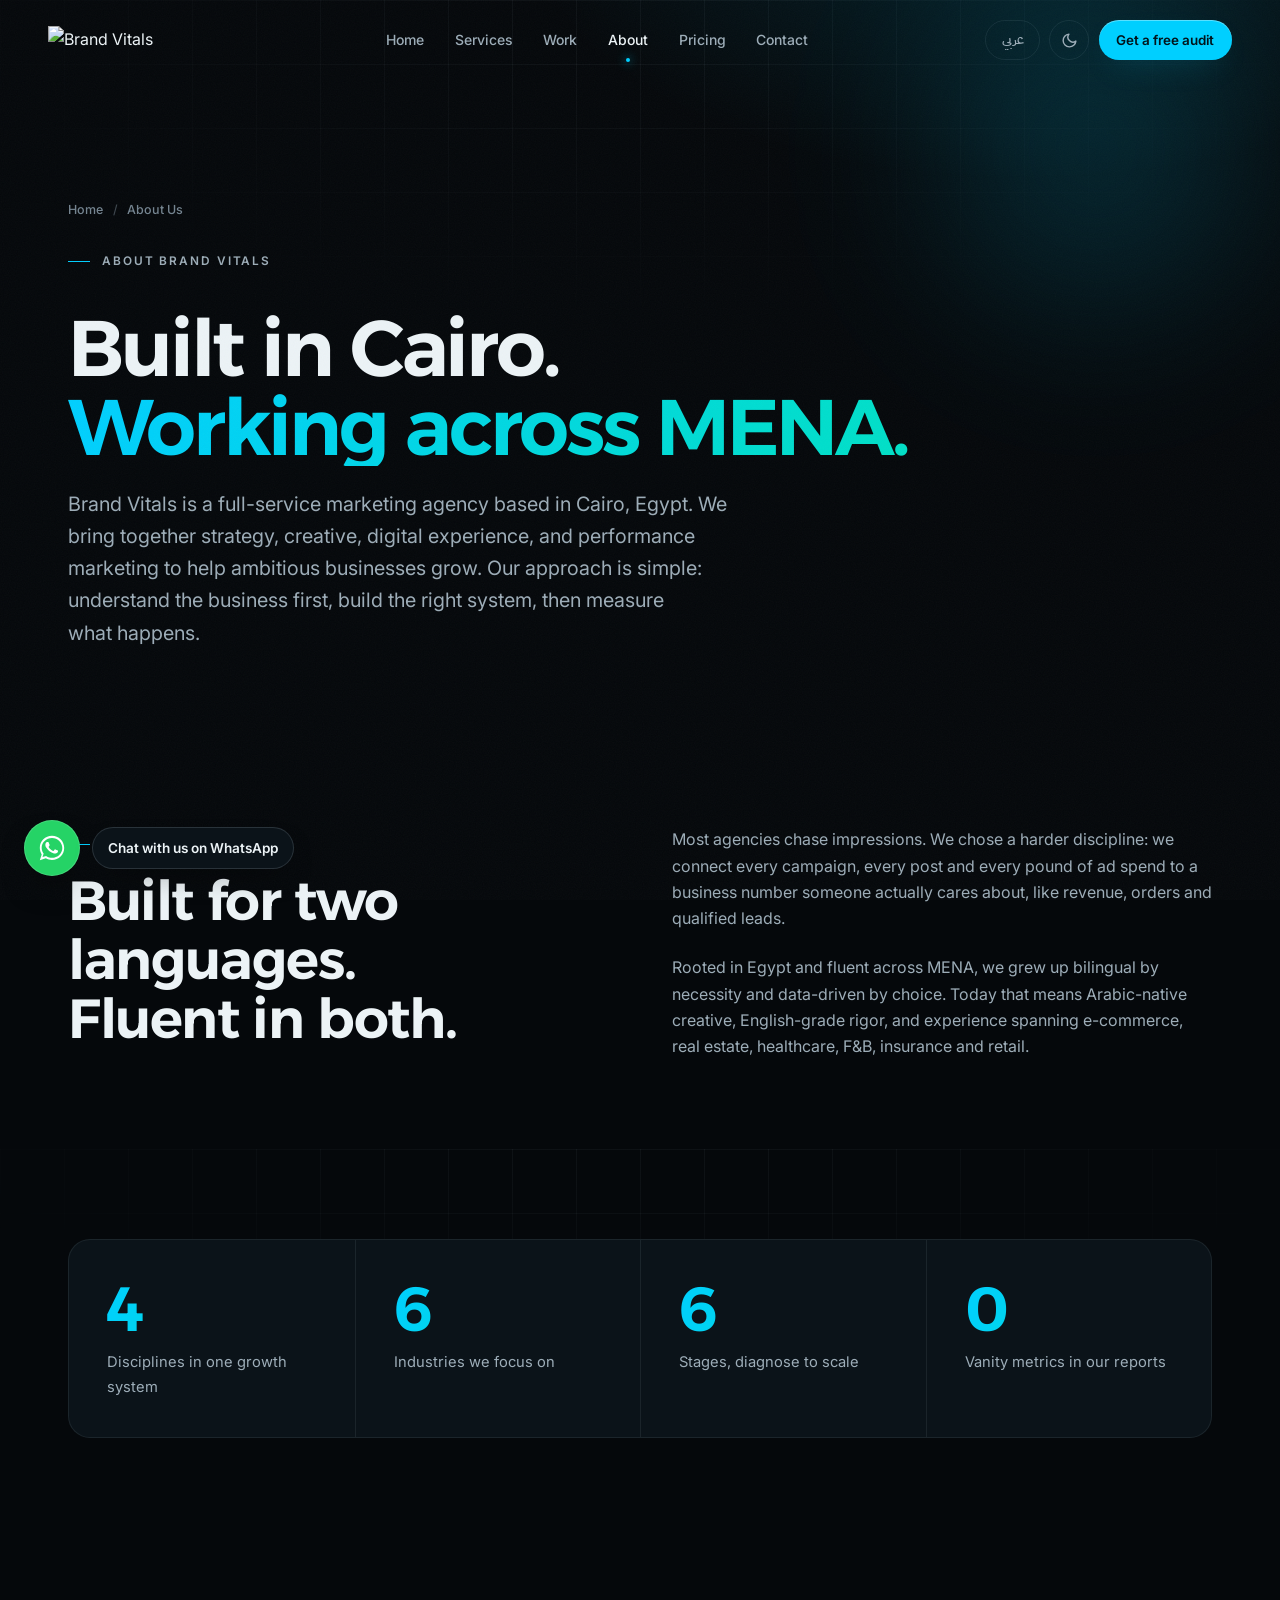
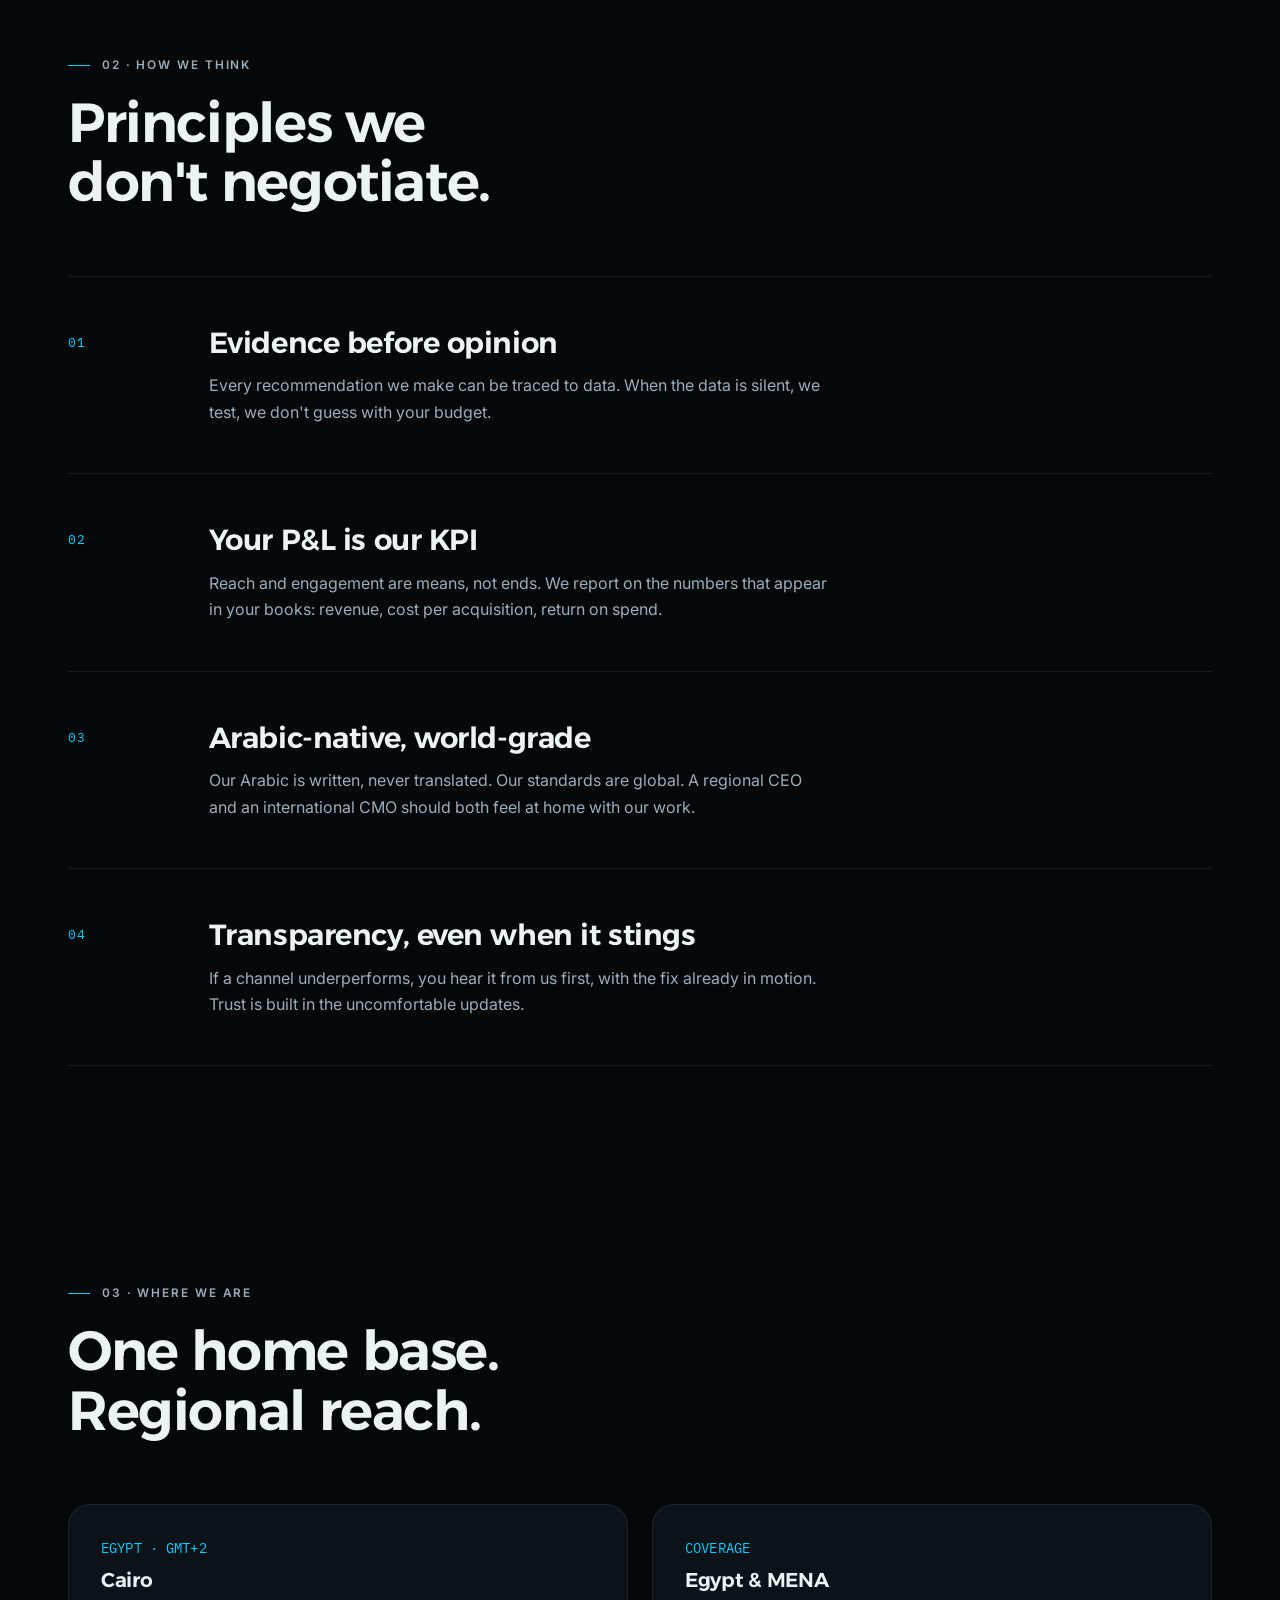
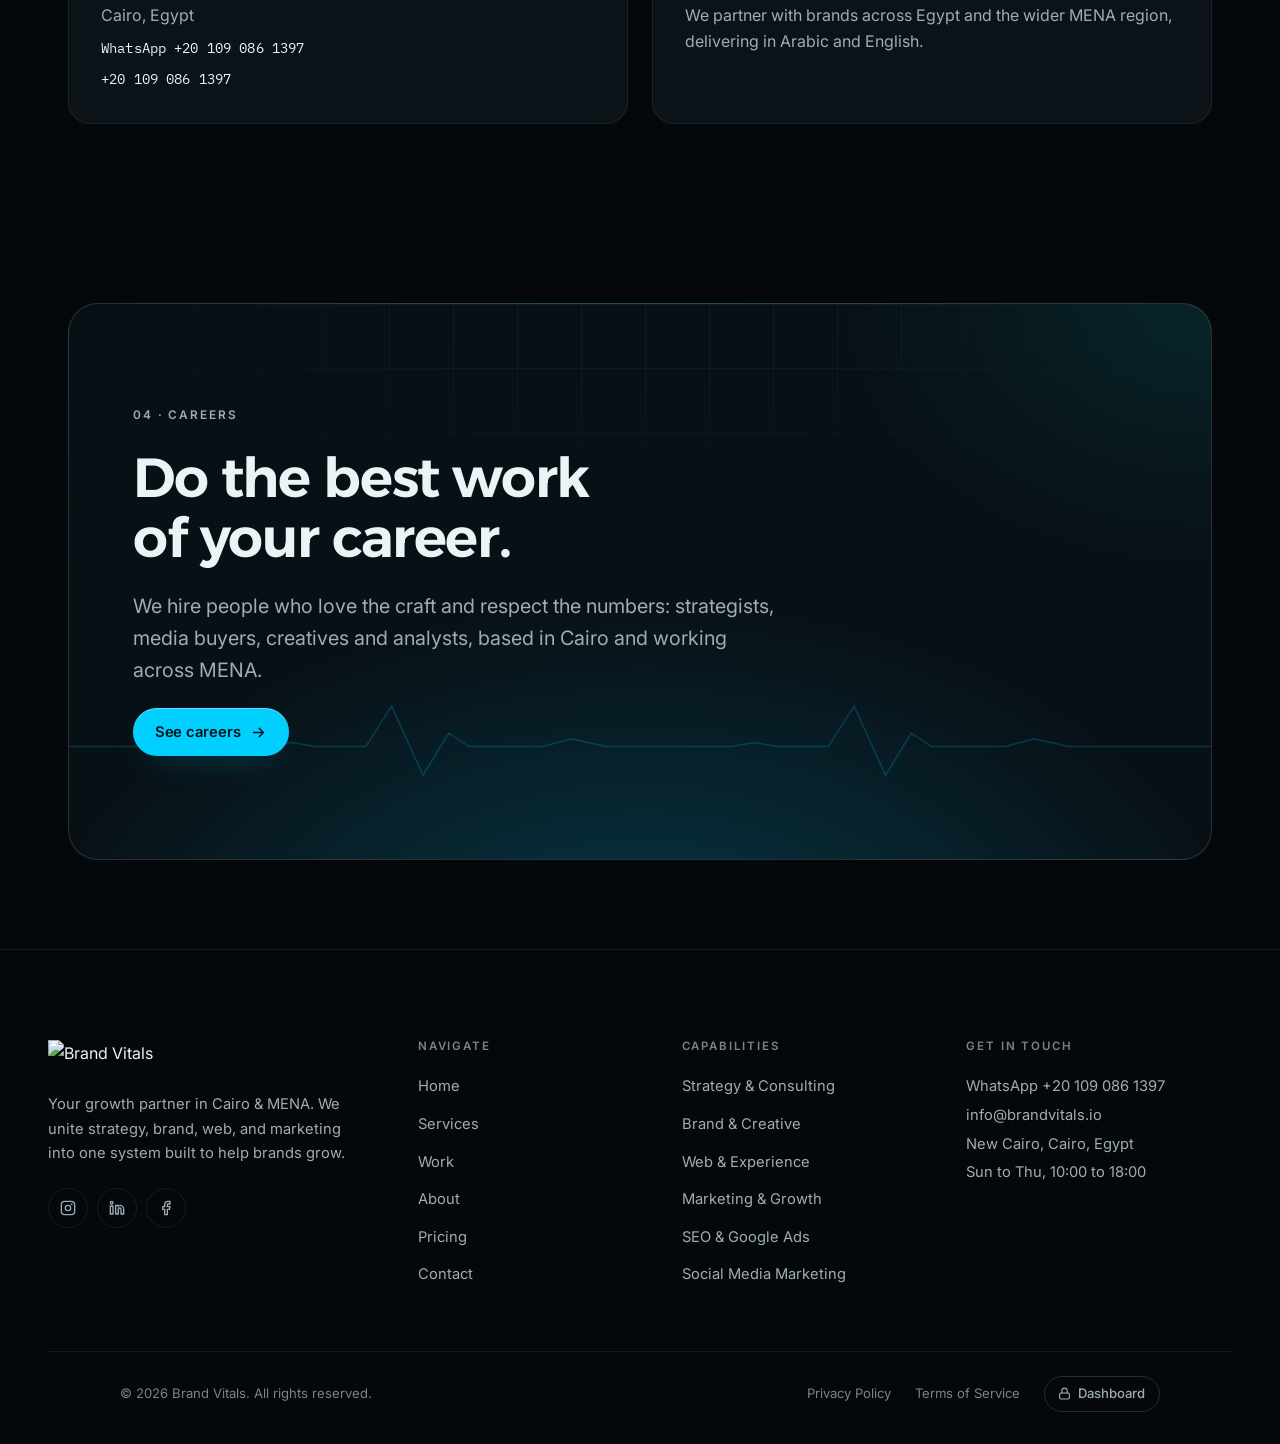
==== commit 68a70c80: "Add floating WhatsApp button; remove the events section - Floating WhatsApp button on every page, fi" ====
--- a/about.html
+++ b/about.html
@@ -239,7 +239,6 @@
             <li><a href="solutions.html" data-en="Marketing &amp; Growth" data-ar="التسويق والنموّ">Marketing &amp; Growth</a></li>
             <li><a href="solutions.html" data-en="SEO &amp; Google Ads" data-ar="السيو وإعلانات جوجل">SEO &amp; Google Ads</a></li>
             <li><a href="solutions.html" data-en="Social Media Marketing" data-ar="تسويق وسائل التواصل">Social Media Marketing</a></li>
-            <li><a href="index.html#events" data-en="Events &amp; Activations" data-ar="الفعاليات والتفعيلات">Events &amp; Activations</a></li>
           </ul>
         </div>
         <div class="footer__col">
--- a/assets/css/main.css
+++ b/assets/css/main.css
@@ -482,7 +482,8 @@
   color: var(--text-2); opacity: 0; animation: loaderFade 0.6s var(--ease-out) 0.45s forwards; transition: opacity 0.25s;
 }
 [dir="rtl"] .loader__tag { font-family: var(--font-ar); letter-spacing: 0; text-transform: none; font-size: 0.95rem; }
-.loader__tag::after { content: "..."; display: inline-block; width: 0; overflow: hidden; vertical-align: bottom; animation: loaderDots 1.2s steps(4) infinite; }
+.loader__tag::after { content: "..."; display: inline-block; width: 1.4em; text-align: start; clip-path: inset(0 100% 0 0); animation: loaderDots 1.2s steps(4) infinite; }
+[dir="rtl"] .loader__tag::after { clip-path: inset(0 0 0 100%); animation-name: loaderDotsRtl; }
 
 .loader__hud {
   position: absolute; z-index: 3; padding: clamp(1.1rem, 3vw, 2.2rem); direction: ltr;
@@ -515,7 +516,8 @@
 @keyframes loaderIn { to { opacity: 1; transform: none; filter: none; } }
 @keyframes loaderFade { to { opacity: 1; } }
 @keyframes loaderOut { from { opacity: 1; } to { opacity: 0; } }
-@keyframes loaderDots { to { width: 1.4em; } }
+@keyframes loaderDots { to { clip-path: inset(0 0 0 0); } }
+@keyframes loaderDotsRtl { to { clip-path: inset(0 0 0 0); } }
 @keyframes loaderBlink { 50% { opacity: 0.3; } }
 @media (max-width: 700px) {
   .loader__ecg--wide { display: none; }
@@ -768,40 +770,6 @@
 .industry-card h3 { font-family: var(--font-body); font-weight: 600; font-size: 0.98rem; letter-spacing: -0.01em; line-height: 1.3; }
 .industry-card--cta { background: transparent; border-style: dashed; border-color: var(--line-strong); }
 .industry-card--cta h3 { color: var(--accent); }
-
-/* Events & activations: copy + event types on one side, the planning form on the other.
-   Two soft stage lights from the top set the "live event" mood without new colors. */
-.events { overflow: hidden; }
-.events::before {
-  content: ""; position: absolute; inset: 0 0 auto; height: 75%; pointer-events: none;
-  background:
-    radial-gradient(38% 70% at 18% 0%, color-mix(in srgb, var(--accent) 9%, transparent), transparent 72%),
-    radial-gradient(32% 60% at 82% 0%, color-mix(in srgb, var(--accent-2) 7%, transparent), transparent 72%);
-}
-.events__grid { position: relative; display: grid; grid-template-columns: minmax(0, 1.05fr) minmax(0, 0.95fr); gap: clamp(2rem, 5vw, 4.5rem); align-items: start; }
-.events__copy { display: grid; gap: 1.1rem; align-content: start; }
-.events__types { display: grid; grid-template-columns: repeat(2, minmax(0, 1fr)); gap: 0.7rem; margin-top: 0.9rem; }
-.ev-type {
-  display: flex; align-items: center; gap: 0.85rem; padding: 0.9rem 1rem;
-  border: 1px solid var(--line); border-radius: var(--r-md); background: var(--surface);
-  transition: border-color 0.35s, transform 0.45s var(--ease-out);
-}
-.ev-type:hover { border-color: color-mix(in srgb, var(--accent) 40%, transparent); transform: translateY(-2px); }
-.ev-type__ico { flex: none; width: 38px; height: 38px; border-radius: 11px; display: grid; place-items: center; color: var(--accent); background: var(--accent-soft); border: 1px solid color-mix(in srgb, var(--accent) 22%, transparent); }
-.ev-type__ico svg { width: 18px; height: 18px; fill: none; stroke: currentColor; stroke-width: 1.7; stroke-linecap: round; stroke-linejoin: round; }
-.ev-type h3 { font-family: var(--font-body); font-weight: 600; font-size: 0.95rem; letter-spacing: -0.01em; line-height: 1.3; }
-[dir="rtl"] .ev-type h3 { font-family: var(--font-ar); letter-spacing: 0; }
-.events__flow { display: flex; flex-wrap: wrap; gap: 0.6rem 1.6rem; margin-top: 0.6rem; padding-top: 1.2rem; border-top: 1px solid var(--line); font-family: var(--font-mono); font-size: 0.74rem; letter-spacing: 0.12em; text-transform: uppercase; color: var(--text-2); }
-[dir="rtl"] .events__flow { font-family: var(--font-ar); font-size: 0.88rem; letter-spacing: 0; text-transform: none; }
-.events__flow b { color: var(--accent); font-weight: 500; font-family: var(--font-mono); margin-inline-end: 0.5rem; }
-.events__wa { display: inline-flex; align-items: center; gap: 0.6rem; justify-self: start; margin-top: 0.4rem; color: var(--text); font-weight: 500; text-decoration: underline; text-decoration-color: color-mix(in srgb, var(--accent) 50%, transparent); text-underline-offset: 5px; transition: color 0.25s, text-decoration-color 0.25s; }
-.events__wa:hover { color: var(--accent); text-decoration-color: var(--accent); }
-.events__wa svg { width: 18px; height: 18px; fill: none; stroke: var(--accent); stroke-width: 1.8; stroke-linejoin: round; flex: none; }
-.events__card { position: relative; display: grid; gap: 0.6rem; padding: clamp(1.6rem, 3.5vw, 2.6rem); overflow: hidden; }
-.events__card::before { content: ""; position: absolute; inset: 0 0 auto; height: 2px; background: var(--grad); }
-.events__card > h3 { font-size: var(--fs-h3); }
-.events__sub { color: var(--text-2); margin-bottom: 0.9rem; }
-.events__note { margin-top: 1rem; text-align: center; color: var(--text-3); }
 
 /* Perks (careers), offices, product icons */
 .perk { display: grid; gap: 0.6rem; align-content: start; padding: clamp(1.5rem, 2.5vw, 2rem); border: 1px solid var(--line); border-radius: var(--r-lg); background: var(--surface); }
@@ -956,6 +924,53 @@
 .modal__close:hover { color: var(--text); border-color: var(--line-strong); transform: rotate(90deg); }
 .modal__close svg { width: 16px; height: 16px; }
 body.modal-open { overflow: hidden; }
+
+/* Floating WhatsApp button: fixed in the reading-start corner (left in English,
+   right in Arabic), opposite the back-to-top button. The label slides out on
+   hover/focus and once shortly after the page loads. */
+.wa-fab {
+  position: fixed; bottom: 1.5rem; inset-inline-start: 1.5rem; z-index: 90;
+  width: 56px; height: 56px; border-radius: 50%; display: grid; place-items: center;
+  background: #25D366; color: #fff;
+  box-shadow: 0 16px 34px -14px rgba(0, 0, 0, 0.6), inset 0 0 0 1px rgba(255, 255, 255, 0.14);
+  opacity: 0; transform: translateY(14px) scale(0.85); pointer-events: none;
+  transition: opacity 0.45s var(--ease-out), transform 0.45s var(--ease-out), background-color 0.25s;
+}
+.wa-fab.is-in { opacity: 1; transform: none; pointer-events: auto; }
+.wa-fab.is-in:hover { transform: translateY(-3px); background: #1FBF5B; }
+.wa-fab svg { width: 30px; height: 30px; fill: currentColor; }
+.wa-fab__label {
+  position: absolute; top: 50%; inset-inline-start: calc(100% + 0.75rem);
+  padding: 0.55rem 0.95rem; border-radius: var(--r-pill); white-space: nowrap;
+  background: var(--surface); color: var(--text); border: 1px solid var(--line-strong);
+  font-size: 0.85rem; font-weight: 600; box-shadow: 0 14px 30px -14px rgba(0, 0, 0, 0.55);
+  opacity: 0; transform: translate(-8px, -50%); pointer-events: none;
+  transition: opacity 0.25s, transform 0.35s var(--ease-out);
+}
+[dir="rtl"] .wa-fab__label { transform: translate(8px, -50%); font-family: var(--font-ar); }
+.wa-fab:hover .wa-fab__label, .wa-fab:focus-visible .wa-fab__label, .wa-fab.is-intro .wa-fab__label { opacity: 1; transform: translate(0, -50%); }
+@media (max-width: 640px) { .wa-fab { bottom: 1.1rem; inset-inline-start: 1.1rem; width: 52px; height: 52px; } }
+
+/* Form submission notification: the modal shell, centred, with a pulse that turns into a check */
+.modal--notice { width: min(440px, 100%); display: grid; justify-items: center; gap: 0.85rem; text-align: center; }
+.notice__mark {
+  position: relative; width: 78px; height: 78px; margin-bottom: 0.3rem; border-radius: 50%; display: grid; place-items: center;
+  background: var(--accent-soft); border: 1px solid color-mix(in srgb, var(--accent) 30%, transparent);
+}
+.notice__mark::after { content: ""; position: absolute; inset: -1px; border-radius: 50%; border: 1px solid color-mix(in srgb, var(--accent) 45%, transparent); opacity: 0; }
+.modal-backdrop.is-open .notice__mark::after { animation: noticeRing 1.4s var(--ease-out) 0.55s both; }
+.notice__mark svg { width: 46px; height: 32px; overflow: visible; }
+.notice__mark path { fill: none; stroke: var(--accent); stroke-width: 2.4; stroke-linecap: round; stroke-linejoin: round; stroke-dasharray: 100; stroke-dashoffset: 100; }
+.modal-backdrop.is-open .notice__mark path { animation: noticeDraw 0.9s var(--ease-out) 0.15s forwards; }
+.modal--notice h3 { font-size: 1.55rem; }
+.notice__text { max-width: 36ch; color: var(--text-2); }
+.notice__actions { display: flex; flex-wrap: wrap; justify-content: center; gap: 0.6rem; width: 100%; margin-top: 0.7rem; }
+.notice__actions .btn { flex: 1 1 170px; justify-content: center; }
+.notice--error .notice__mark { background: color-mix(in srgb, var(--danger) 12%, transparent); border-color: color-mix(in srgb, var(--danger) 35%, transparent); }
+.notice--error .notice__mark::after { border-color: color-mix(in srgb, var(--danger) 45%, transparent); }
+.notice--error .notice__mark path { stroke: var(--danger); }
+@keyframes noticeDraw { to { stroke-dashoffset: 0; } }
+@keyframes noticeRing { from { transform: scale(1); opacity: 0.9; } to { transform: scale(1.5); opacity: 0; } }
 
 /* --------------------------------------------------------------------------
    14. MAP (contact)
@@ -1001,7 +1016,7 @@
 .legal a { transition: color 0.25s; }
 .legal a:hover { color: var(--text); }
 /* Keep the bottom row clear of the floating back-to-top button */
-.footer__bar { padding-inline-end: 4.5rem; }
+.footer__bar { padding-inline: 4.5rem; }
 .footer__dash {
   display: inline-flex; align-items: center; gap: 0.45rem;
   padding: 0.4rem 0.85rem; border-radius: var(--r-pill);
@@ -1032,13 +1047,12 @@
   .result-card:nth-child(3), .stat:nth-child(3) { border-inline-start: 0; }
   .result-card:nth-child(n+3), .stat:nth-child(n+3) { border-top: 1px solid var(--line); }
   .industry-grid { grid-template-columns: repeat(2, minmax(0, 1fr)); }
-  .events__grid { grid-template-columns: minmax(0, 1fr); }
   .split, .statement-split, .value-row .split { grid-template-columns: minmax(0, 1fr); }
   .statement-split { align-items: start; }
 }
 
 @media (max-width: 640px) {
-  .grid-2, .grid-3, .process__grid, .results-grid, .stat-grid, .industry-grid, .events__types { grid-template-columns: minmax(0, 1fr); }
+  .grid-2, .grid-3, .process__grid, .results-grid, .stat-grid, .industry-grid { grid-template-columns: minmax(0, 1fr); }
   .result-card, .stat { border-inline-start: 0; border-top: 1px solid var(--line); }
   .result-card:first-child, .stat:first-child { border-top: 0; }
   .form-grid { grid-template-columns: minmax(0, 1fr); }
@@ -1060,6 +1074,6 @@
 }
 
 @media print {
-  .nav, .drawer, .loader, .to-top, .progress, .noise::after, .modal-backdrop { display: none !important; }
+  .nav, .drawer, .loader, .to-top, .wa-fab, .progress, .noise::after, .modal-backdrop { display: none !important; }
   body { background: #fff; color: #000; }
 }
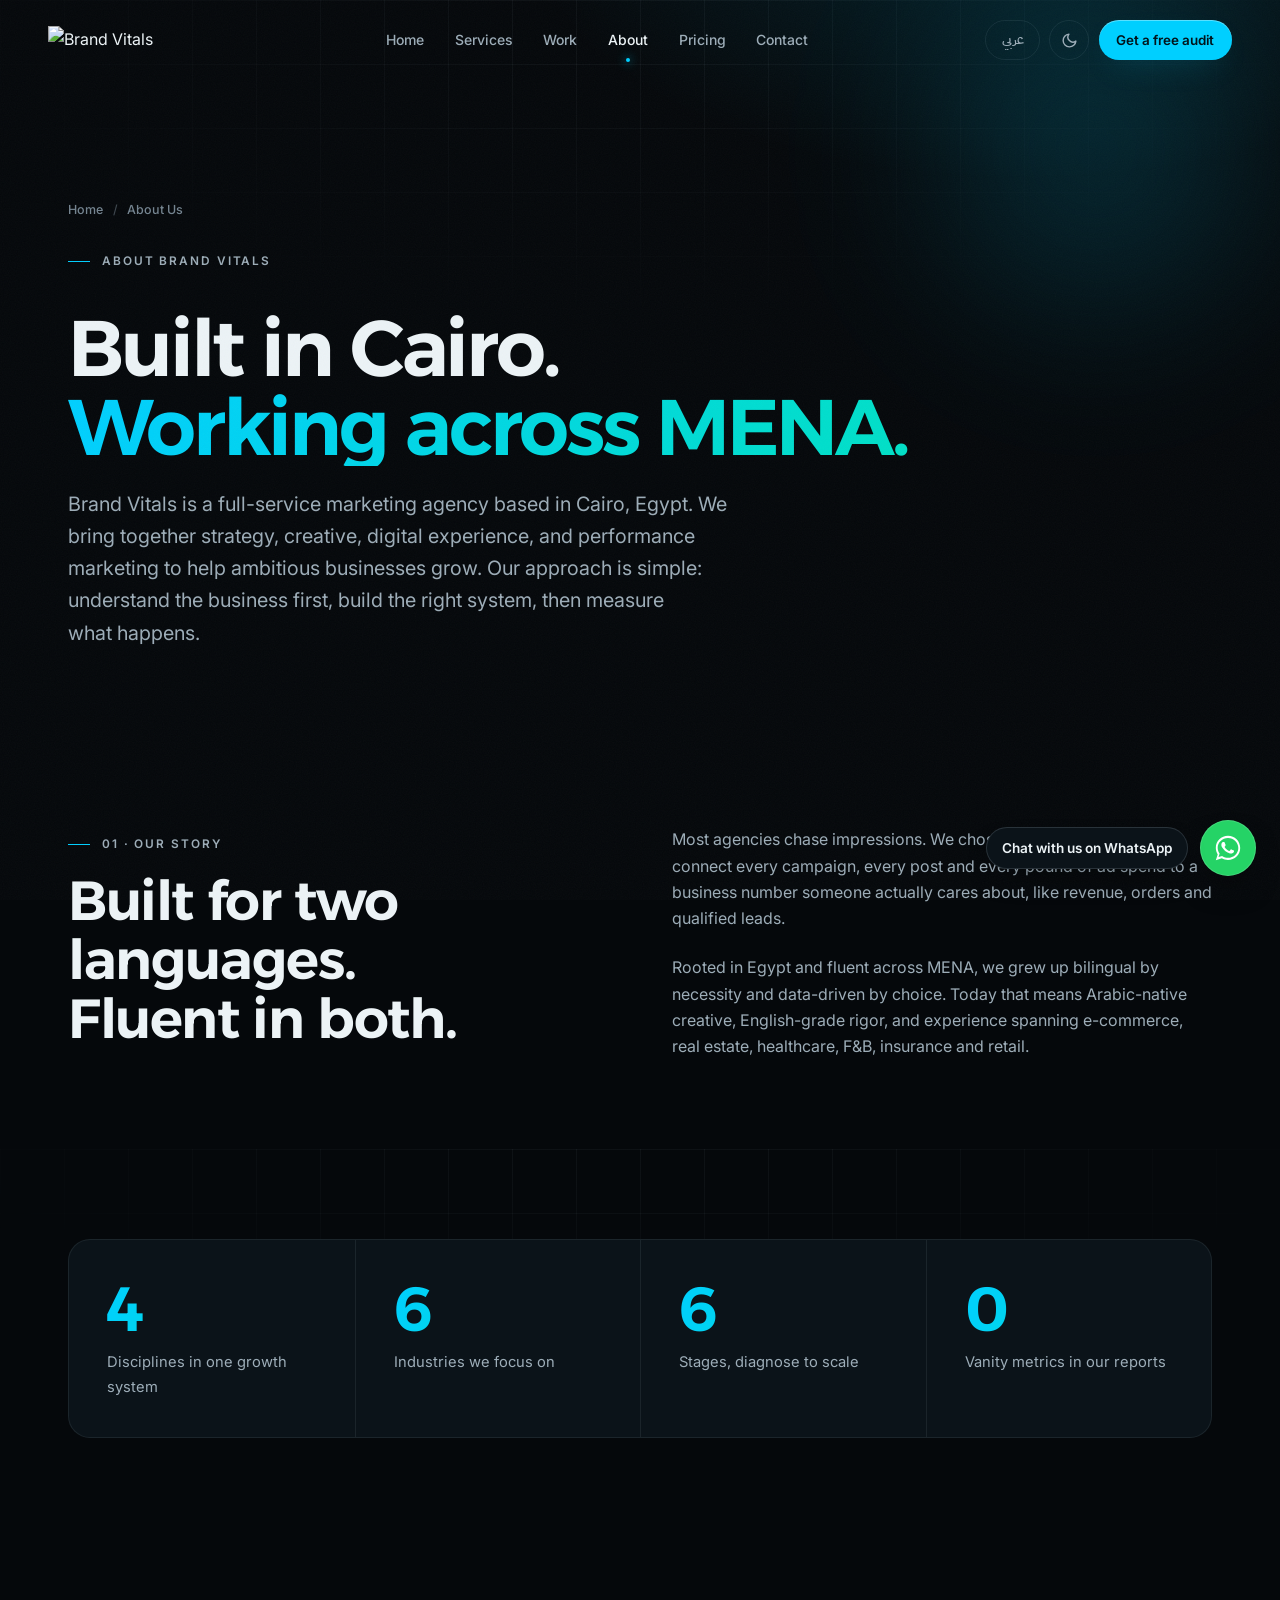
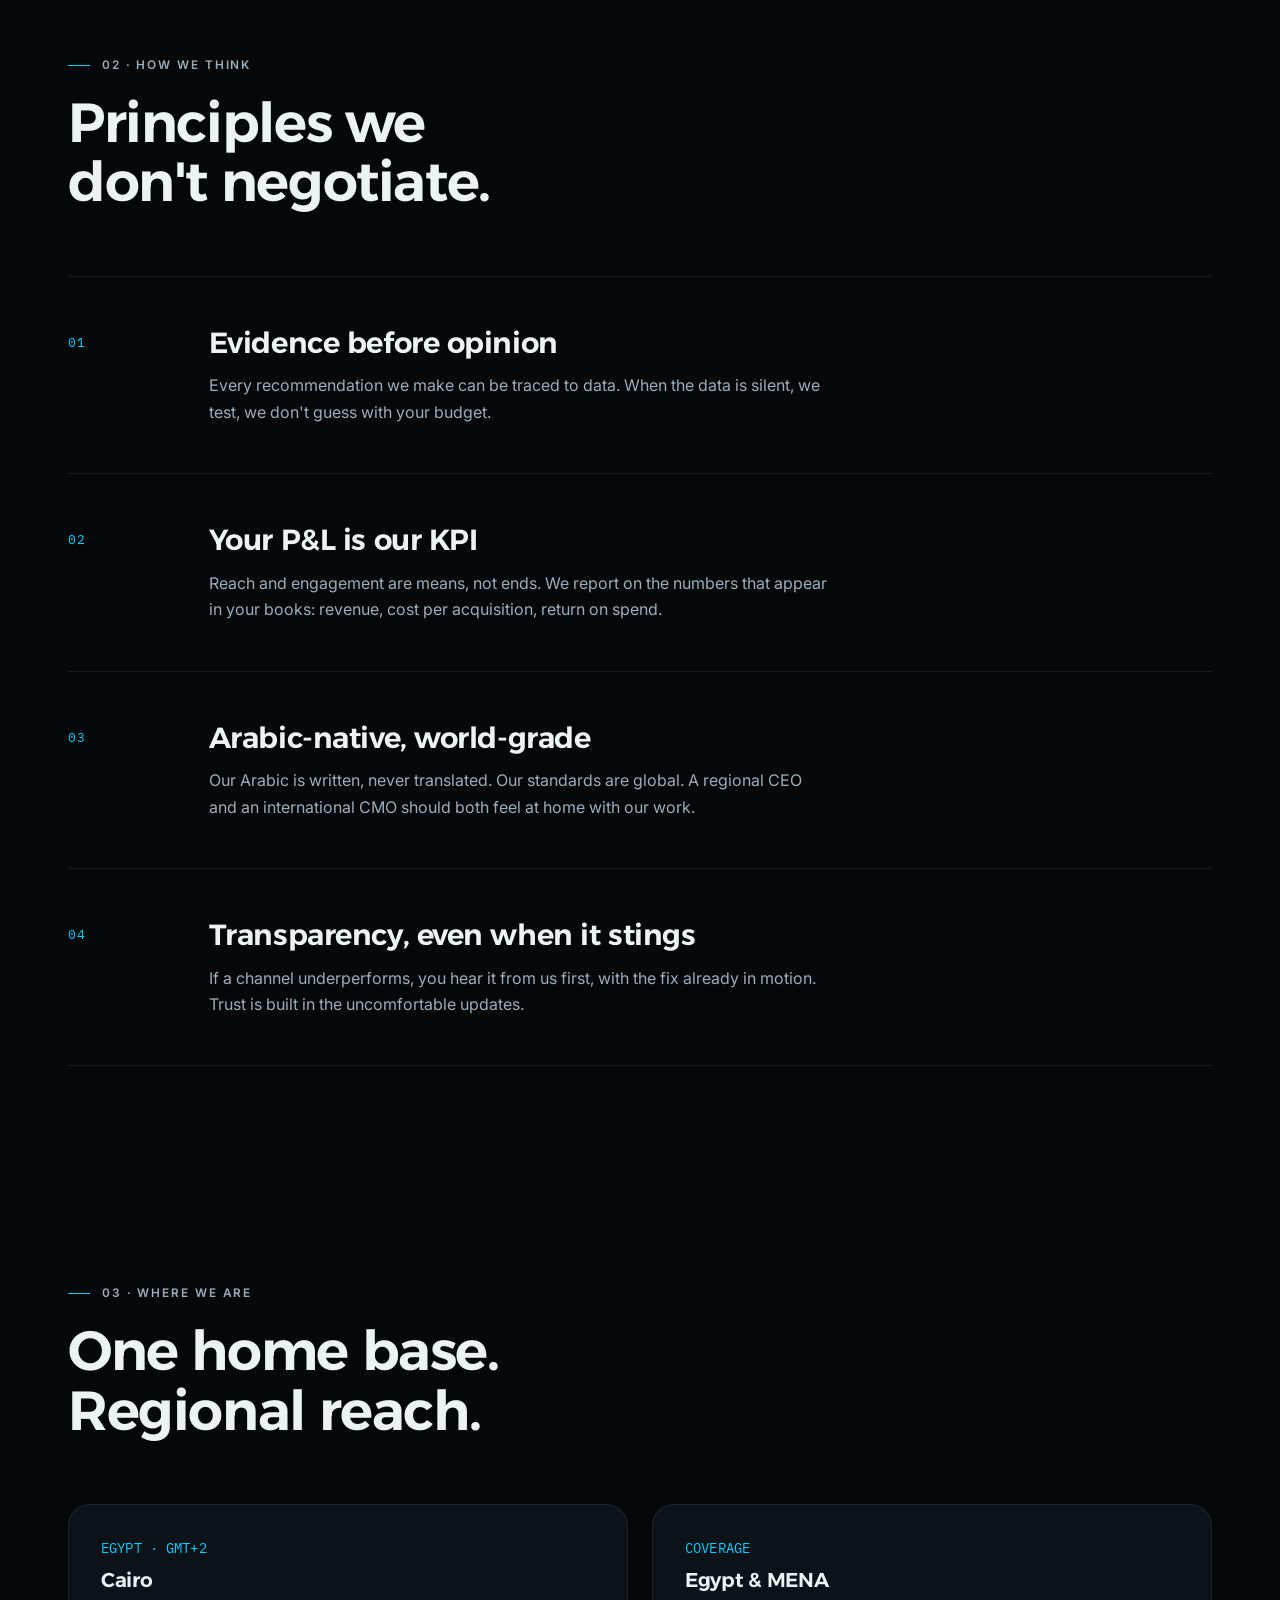
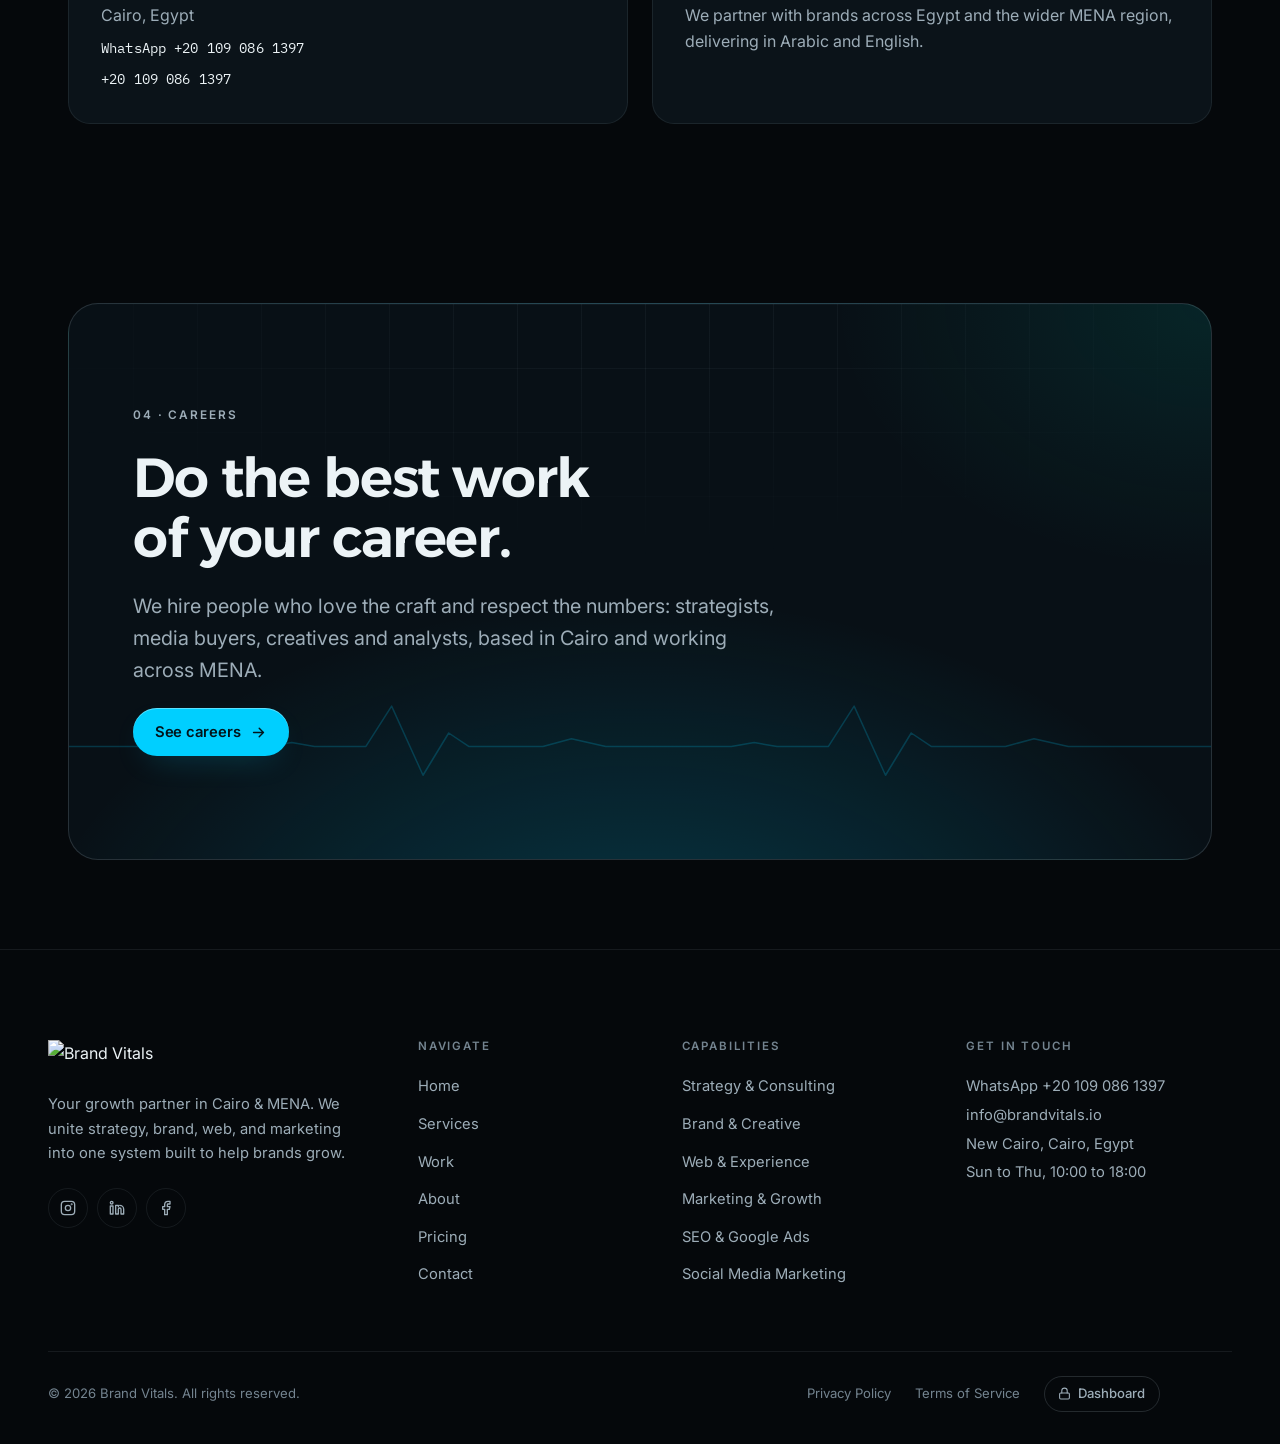
==== commit c23ca7f9: "New tab icon from the logo's heartbeat pulse - favicon.svg: the logo's pulse in its cyan-to-green gr" ====
--- a/about.html
+++ b/about.html
@@ -15,7 +15,9 @@
   <meta property="og:title" content="About Brand Vitals">
   <meta property="og:description" content="A full-service marketing agency in Cairo, Egypt. Understand the business first, build the right system, then measure what happens.">
   <meta property="og:url" content="https://brandvitals.io/about.html">
-  <link rel="icon" type="image/svg+xml" href="assets/img/favicon.png">
+  <link rel="icon" type="image/png" sizes="32x32" href="assets/img/favicon-32.png">
+  <link rel="icon" type="image/svg+xml" href="assets/img/favicon.svg">
+  <link rel="apple-touch-icon" href="assets/img/apple-touch-icon.png">
   <script>(function(){try{var t=localStorage.getItem("oso-theme")||"dark";document.documentElement.dataset.theme=t;var l=localStorage.getItem("oso-lang")||"en";document.documentElement.lang=l;document.documentElement.dir=l==="ar"?"rtl":"ltr";}catch(e){}})();</script>
   <link rel="preconnect" href="https://fonts.googleapis.com">
   <link rel="preconnect" href="https://fonts.gstatic.com" crossorigin>
--- a/assets/css/main.css
+++ b/assets/css/main.css
@@ -410,7 +410,7 @@
 .drawer__foot .btn { width: 100%; height: 56px; }
 
 .to-top {
-  position: fixed; bottom: 1.5rem; inset-inline-end: 1.5rem; z-index: 90;
+  position: fixed; bottom: calc(1.5rem + 56px + 0.75rem); inset-inline-end: calc(1.5rem + 5px); z-index: 90;
   width: 46px; height: 46px; border-radius: 50%; display: grid; place-items: center;
   border: 1px solid var(--line-strong); color: var(--text-2);
   background: color-mix(in srgb, var(--surface) 85%, transparent);
@@ -925,11 +925,11 @@
 .modal__close svg { width: 16px; height: 16px; }
 body.modal-open { overflow: hidden; }
 
-/* Floating WhatsApp button: fixed in the reading-start corner (left in English,
-   right in Arabic), opposite the back-to-top button. The label slides out on
-   hover/focus and once shortly after the page loads. */
+/* Floating WhatsApp button: fixed in the reading-end corner (right in English,
+   left in Arabic), with the back-to-top arrow stacked right above it. The label
+   slides out inward on hover/focus and once shortly after the page loads. */
 .wa-fab {
-  position: fixed; bottom: 1.5rem; inset-inline-start: 1.5rem; z-index: 90;
+  position: fixed; bottom: 1.5rem; inset-inline-end: 1.5rem; z-index: 90;
   width: 56px; height: 56px; border-radius: 50%; display: grid; place-items: center;
   background: #25D366; color: #fff;
   box-shadow: 0 16px 34px -14px rgba(0, 0, 0, 0.6), inset 0 0 0 1px rgba(255, 255, 255, 0.14);
@@ -940,16 +940,19 @@
 .wa-fab.is-in:hover { transform: translateY(-3px); background: #1FBF5B; }
 .wa-fab svg { width: 30px; height: 30px; fill: currentColor; }
 .wa-fab__label {
-  position: absolute; top: 50%; inset-inline-start: calc(100% + 0.75rem);
+  position: absolute; top: 50%; inset-inline-end: calc(100% + 0.75rem);
   padding: 0.55rem 0.95rem; border-radius: var(--r-pill); white-space: nowrap;
   background: var(--surface); color: var(--text); border: 1px solid var(--line-strong);
   font-size: 0.85rem; font-weight: 600; box-shadow: 0 14px 30px -14px rgba(0, 0, 0, 0.55);
-  opacity: 0; transform: translate(-8px, -50%); pointer-events: none;
+  opacity: 0; transform: translate(8px, -50%); pointer-events: none;
   transition: opacity 0.25s, transform 0.35s var(--ease-out);
 }
-[dir="rtl"] .wa-fab__label { transform: translate(8px, -50%); font-family: var(--font-ar); }
+[dir="rtl"] .wa-fab__label { transform: translate(-8px, -50%); font-family: var(--font-ar); }
 .wa-fab:hover .wa-fab__label, .wa-fab:focus-visible .wa-fab__label, .wa-fab.is-intro .wa-fab__label { opacity: 1; transform: translate(0, -50%); }
-@media (max-width: 640px) { .wa-fab { bottom: 1.1rem; inset-inline-start: 1.1rem; width: 52px; height: 52px; } }
+@media (max-width: 640px) {
+  .wa-fab { bottom: 1.1rem; inset-inline-end: 1.1rem; width: 52px; height: 52px; }
+  .to-top { bottom: calc(1.1rem + 52px + 0.7rem); inset-inline-end: calc(1.1rem + 3px); }
+}
 
 /* Form submission notification: the modal shell, centred, with a pulse that turns into a check */
 .modal--notice { width: min(440px, 100%); display: grid; justify-items: center; gap: 0.85rem; text-align: center; }
@@ -1016,7 +1019,7 @@
 .legal a { transition: color 0.25s; }
 .legal a:hover { color: var(--text); }
 /* Keep the bottom row clear of the floating back-to-top button */
-.footer__bar { padding-inline: 4.5rem; }
+.footer__bar { padding-inline-end: 4.5rem; }
 .footer__dash {
   display: inline-flex; align-items: center; gap: 0.45rem;
   padding: 0.4rem 0.85rem; border-radius: var(--r-pill);
